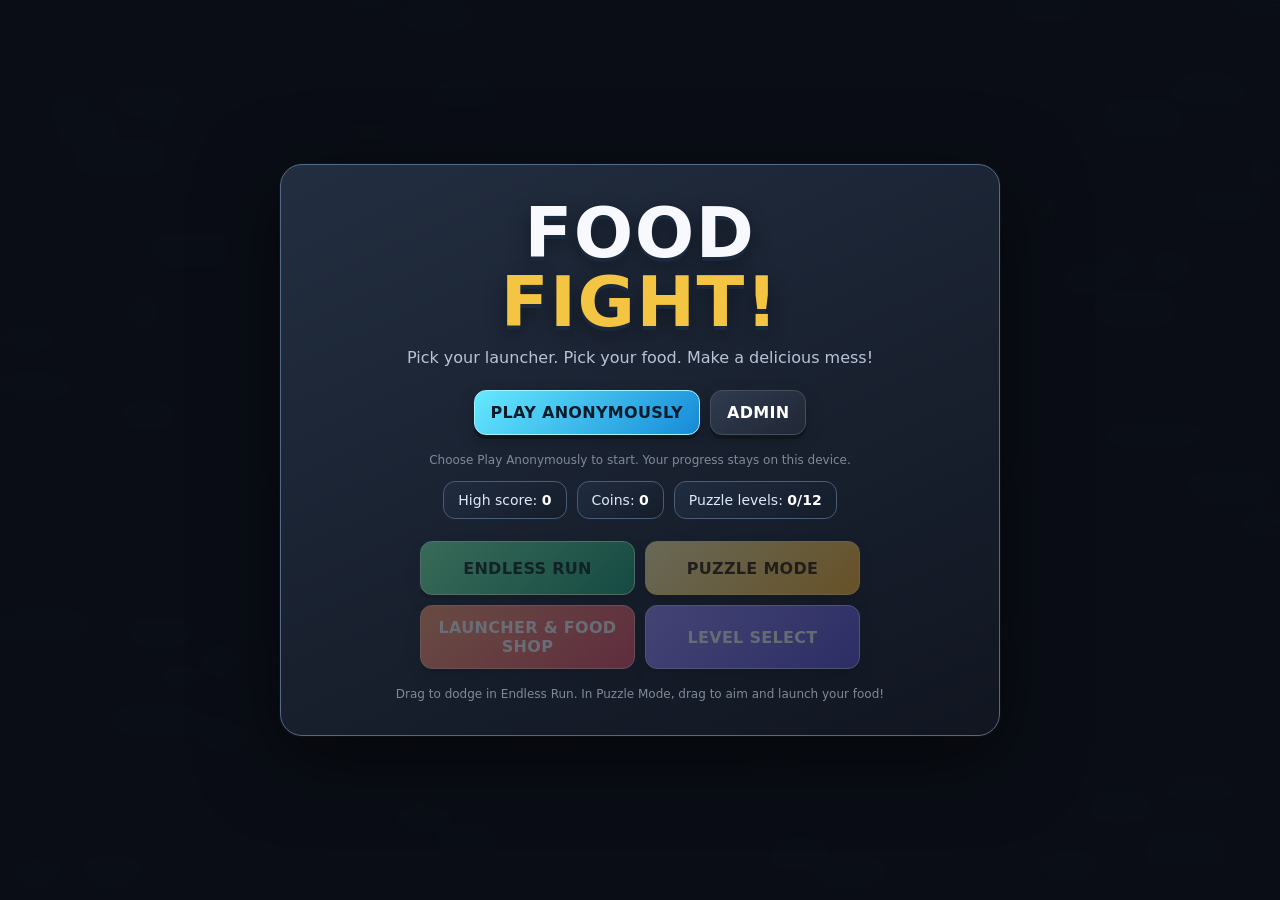
==== index.html @ 9538c896 "Deploy publicly now (6adf357fba45a9e5104e1bfc)" ====
<!DOCTYPE html>
<html lang="en">
<head>
<meta charset="UTF-8">
<meta name="viewport" content="width=device-width,initial-scale=1,maximum-scale=1,user-scalable=no,viewport-fit=cover">
<title>Food Fight — Food Launcher Puzzle Game</title>
<style>
:root{--bg:#111722;--panel:rgba(16,22,32,.96);--line:#414d63;--text:#f7f9ff;--muted:#b8c4d6;--gold:#ffc94a;--blue:#52d8ff;--pink:#ff6cae;--green:#75ed83;--orange:#ff9c52}
*{box-sizing:border-box;margin:0;padding:0;user-select:none;-webkit-user-select:none;-webkit-touch-callout:none}
html,body{width:100%;height:100%;overflow:hidden;background:radial-gradient(ellipse at 12% 8%,#25364b 0,transparent 38%),radial-gradient(ellipse at 88% 90%,#33203b 0,transparent 36%),var(--bg);font-family:system-ui,-apple-system,Segoe UI,Arial,sans-serif;color:var(--text)}
canvas{position:fixed;inset:0;width:100%;height:100%;display:block;touch-action:none}
button{font:inherit;cursor:pointer;touch-action:manipulation;-webkit-tap-highlight-color:transparent;border:1px solid #454e5b;border-radius:12px;background:linear-gradient(145deg,#303b50,#202735);color:#fff;padding:12px 16px;font-weight:800;letter-spacing:.3px;box-shadow:0 4px 0 #10151e,0 7px 18px #0003}
button:active{transform:scale(.98)}button.primary{background:linear-gradient(135deg,#65e9ff,#168bd8);color:#071a2a;border-color:#a4f4ff}button.gold{background:linear-gradient(135deg,#fff0a4,#ffb629);color:#352000;border-color:#ffe17b}button#shopButton{background:linear-gradient(135deg,#ff9b69,#e94d65);border-color:#ffb3a3}button#levelsButton{background:linear-gradient(135deg,#9a8cff,#5c55d9);border-color:#c4bcff}button#endlessButton{background:linear-gradient(135deg,#71f2a1,#159e70);color:#06281c;border-color:#b5ffd0}button:disabled{opacity:.35;cursor:not-allowed}
#hud{position:fixed;z-index:4;top:max(12px,env(safe-area-inset-top));left:14px;right:14px;display:none;align-items:flex-start;justify-content:space-between;gap:10px;pointer-events:none;text-shadow:0 2px 5px #000}
.hudBox{background:rgba(7,9,12,.68);border:1px solid #343b45;border-radius:12px;padding:9px 12px;font-weight:800;backdrop-filter:blur(6px)}#hudRight{display:flex;gap:8px;align-items:center}#homeButton{pointer-events:auto;padding:9px 12px}
#banner{position:fixed;z-index:5;top:74px;left:50%;transform:translateX(-50%);font-size:clamp(13px,2.2vw,20px);font-weight:900;letter-spacing:2px;text-shadow:0 3px 8px #000;opacity:0;pointer-events:none;white-space:nowrap}
.screen{position:fixed;inset:0;z-index:10;display:none;align-items:center;justify-content:center;padding:18px;background:rgba(8,12,20,.82);backdrop-filter:blur(8px);overflow:auto}
.screen.active{display:flex}.panel{width:min(720px,100%);max-height:calc(100dvh - 30px);overflow:auto;background:linear-gradient(155deg,rgba(35,47,66,.98),rgba(17,22,33,.98));border:1px solid #536987;border-radius:22px;padding:clamp(20px,4vw,34px);box-shadow:0 20px 80px #0008,0 0 0 1px #ffffff08;text-align:center}
h1{font-size:clamp(38px,8vw,70px);line-height:.98;letter-spacing:1.5px;margin-bottom:10px;text-shadow:0 4px 0 #1b293c,0 8px 20px #0006}h2{font-size:clamp(25px,5vw,38px);margin-bottom:8px;color:#ffe08a;text-shadow:0 2px 0 #6d4516}h3{font-size:18px}.sub{color:var(--muted);line-height:1.5;margin:8px auto 20px;max-width:560px}.row{display:flex;justify-content:center;align-items:center;gap:10px;flex-wrap:wrap}.stats{display:flex;gap:10px;justify-content:center;flex-wrap:wrap;margin:14px 0 22px}.stat{border:1px solid #4a5c77;background:linear-gradient(145deg,#202c40,#151d2a);padding:10px 14px;border-radius:12px;color:#dce8fa;font-size:14px}.stat strong{color:white}.menuButtons{display:grid;grid-template-columns:repeat(2,minmax(0,1fr));gap:10px;max-width:440px;margin:0 auto}.menuButtons button{min-height:54px}.smallNote{font-size:12px;color:#7f8a98;margin-top:18px}
.gridCards{display:grid;grid-template-columns:repeat(auto-fit,minmax(135px,1fr));gap:10px;margin:18px 0}.itemCard,.levelCard{border:1px solid #465a78;background:linear-gradient(145deg,#202d42,#151d2b);border-radius:14px;padding:14px 10px;display:flex;flex-direction:column;align-items:center;gap:9px;min-height:142px}.itemCard.selected{border-color:var(--gold);box-shadow:inset 0 0 0 1px var(--gold),0 0 18px #ffc94a25;background:linear-gradient(145deg,#3b3540,#20283a)}.swatch{width:78px;height:30px;border-radius:9px;border:1px solid #ffffff55;box-shadow:0 4px 14px #0006}.itemCard p,.levelCard p{font-size:12px;color:var(--muted);min-height:28px}.itemCard button,.levelCard button{padding:8px 10px;font-size:12px;width:100%;margin-top:auto}.levelCard{min-height:124px}.levelCard.locked{opacity:.42}.levelCard:not(.locked) .levelNumber{color:var(--green)}.levelCard:not(.locked) button{background:linear-gradient(135deg,#8cf49b,#29b875);color:#092a1b;border-color:#b6ffc5}.levelNumber{font-size:25px;font-weight:950}.hidden{display:none!important}
#toast{position:fixed;z-index:30;left:50%;bottom:max(22px,env(safe-area-inset-bottom));transform:translate(-50%,20px);opacity:0;pointer-events:none;background:linear-gradient(135deg,#fff0a4,#ffc94a);color:#241900;border-radius:12px;padding:12px 16px;font-weight:850;transition:.2s;max-width:90vw;text-align:center}#toast.show{opacity:1;transform:translate(-50%,0)}
#puzzleFooter{position:fixed;z-index:4;bottom:max(14px,env(safe-area-inset-bottom));left:50%;transform:translateX(-50%);display:none;gap:8px;align-items:center;pointer-events:none;white-space:nowrap}#puzzleFooter .hudBox{font-size:13px}#puzzleFooter button{pointer-events:auto}
@media(max-width:520px){.menuButtons{grid-template-columns:1fr}.panel{padding:20px 16px}.itemCard{min-height:130px}#hud{left:8px;right:8px}#puzzleFooter{bottom:max(8px,env(safe-area-inset-bottom))}}
</style>
</head>
<body>
<canvas id="game"></canvas>
<div id="hud"><div class="hudBox" id="scoreBox">Score: 0</div><div id="hudRight"><div class="hudBox" id="modeBox">ENDLESS RUN</div><button id="homeButton">HOME</button></div></div>
<div id="banner">GET READY</div>
<div id="puzzleFooter"><div class="hudBox" id="shotsBox">Shots: 3</div><div class="hudBox" id="levelBox">LEVEL 1</div><button id="resetLevelButton">RESET</button></div>

<section class="screen active" id="homeScreen"><div class="panel"><h1>FOOD<br><span style="color:#f4c542">FIGHT!</span></h1><p class="sub">Pick your launcher. Pick your food. Make a delicious mess!</p><div class="row" style="margin:12px 0"><button class="primary" id="guestPlayButton">PLAY ANONYMOUSLY</button><button id="adminOpenButton">ADMIN</button></div><p class="smallNote" id="guestStatus" aria-live="polite">Choose Play Anonymously to start. Your progress stays on this device.</p><div class="stats"><div class="stat" id="highScoreText">High score: <strong>0</strong></div><div class="stat" id="coinsText">Coins: <strong>0</strong></div><div class="stat" id="progressText">Puzzle levels: <strong>0/12</strong></div></div><div class="menuButtons"><button class="primary" id="endlessButton" disabled>ENDLESS RUN</button><button class="gold" id="puzzleButton" disabled>PUZZLE MODE</button><button id="shopButton" disabled>LAUNCHER & FOOD SHOP</button><button id="levelsButton" disabled>LEVEL SELECT</button></div><p class="smallNote">Drag to dodge in Endless Run. In Puzzle Mode, drag to aim and launch your food!</p></div></section>

<section class="screen" id="shopScreen"><div class="panel"><h2>FOOD FIGHT SHOP</h2><p class="sub">Mix and match any launcher with any food. Each item has its own look and personality.</p><div class="row"><div class="stat" id="shopCoins">Coins: 0</div><button id="shopBack">BACK</button></div><h3 style="margin-top:18px;text-align:left">Choose your launcher</h3><div class="gridCards" id="rifleCards"></div><h3 style="text-align:left">Choose your food</h3><div class="gridCards" id="bulletCards"></div></div></section>

<section class="screen" id="levelsScreen"><div class="panel"><h2>PUZZLE LEVELS</h2><p class="sub">Clear each mission to unlock the next. Every level has limited shots, ricochets and a new setup.</p><div class="row"><div class="stat" id="levelProgress">Unlocked: 1 / 12</div><button id="levelsBack">BACK</button></div><div class="gridCards" id="levelCards"></div></div></section>

<section class="screen" id="resultScreen"><div class="panel"><h2 id="resultTitle">LEVEL CLEARED</h2><p class="sub" id="resultMessage">Mission complete.</p><div class="stats"><div class="stat" id="resultScore">Score: 0</div><div class="stat" id="resultCoins">Coins earned: 0</div></div><div class="row"><button id="resultHome">HOME</button><button id="retryButton">RETRY</button><button class="primary" id="nextButton">NEXT LEVEL</button></div></div></section>

<section class="screen" id="adminScreen"><div class="panel"><h2>FOOD FIGHT ADMIN</h2><p class="sub">Prototype controls for local testing only.</p><div id="adminLoginArea"><label for="adminPasswordInput" style="display:block;text-align:left;margin:12px 0 6px">Admin password</label><input id="adminPasswordInput" type="password" autocomplete="current-password" placeholder="Enter admin password" style="width:100%;padding:12px;border-radius:10px;border:1px solid #536987;background:#111722;color:#fff"><div class="row" style="margin-top:12px"><button class="primary" id="adminLoginButton">LOG IN</button><button id="adminBackButton">BACK</button></div><p class="smallNote">RGE123 is a temporary prototype password and is visible in the HTML source. Do not use this for a public production admin account.</p></div><div id="adminControls" class="hidden"><div class="stat" id="anonymousModeStatus" style="margin:12px 0">Anonymous play: Enabled</div><div class="row"><button class="gold" id="toggleAnonymousButton">DISABLE ANONYMOUS PLAY</button><button id="adminLogoutButton">LOG OUT</button><button id="adminHomeButton">HOME</button></div><p class="smallNote">This setting applies only to this browser. Production enforcement must be moved to a server-side setting.</p></div></div></section>

<div id="toast"></div>
<script>
(()=>{
'use strict';
const canvas=document.getElementById('game'),ctx=canvas.getContext('2d');
const $=id=>document.getElementById(id);
const screens=['homeScreen','shopScreen','levelsScreen','resultScreen','adminScreen'];
let guestActive=false,adminAuthenticated=false;
const ANON_SETTING_KEY='foodFightAnonymousPlayEnabled';
function anonymousPlayEnabled(){try{return localStorage.getItem(ANON_SETTING_KEY)!=='false'}catch(e){return true}}
function updateGuestControls(){const enabled=anonymousPlayEnabled();const guestBtn=$('guestPlayButton');guestBtn.disabled=!enabled;guestBtn.textContent=enabled?(guestActive?'PLAYING ANONYMOUSLY':'PLAY ANONYMOUSLY'):'ANONYMOUS PLAY DISABLED';['endlessButton','puzzleButton','shopButton','levelsButton'].forEach(id=>$(id).disabled=!guestActive||!enabled);$('guestStatus').textContent=!enabled?'Anonymous play is disabled by the admin. Online account login is not connected in this prototype.':guestActive?'Playing as a guest. Progress is saved only in this browser.':'Choose Play Anonymously to start. Your progress stays on this device.';}
function updateAdminControls(){const logged=adminAuthenticated;$('adminLoginArea').classList.toggle('hidden',logged);$('adminControls').classList.toggle('hidden',!logged);const enabled=anonymousPlayEnabled();$('anonymousModeStatus').textContent='Anonymous play: '+(enabled?'Enabled':'Disabled');$('toggleAnonymousButton').textContent=enabled?'DISABLE ANONYMOUS PLAY':'ENABLE ANONYMOUS PLAY';}
let W=innerWidth,H=innerHeight,dpr=1,raf=0,last=0,state='home',mode='endless',introStart=0,gameStart=0;
let score=0,speed=6,spawnTimer=0,bullet=null,blocks=[],wind=[],trails=[],shots=[],targets=[],crates=[],switches=[],barriers=[],particles=[];
let aiming=false,aimPoint=null,shotCount=0,levelIndex=0,levelCleared=false,coinsEarned=0,toastTimer=0,runCoins=0,runMilestone=0;
const rifleSkins=[
 {id:'burger-cannon',name:'Burger Cannon',cost:0,a:'#e4a342',b:'#7a3f1e',c:'#fff0a8',emoji:'🍔'},
 {id:'frying-pan',name:'Frying Pan Launcher',cost:180,a:'#8c9aa8',b:'#35404a',c:'#e7edf2',emoji:'🍳'},
 {id:'ketchup-blaster',name:'Ketchup Blaster',cost:280,a:'#ff5b4f',b:'#a91f2b',c:'#ffd1c8',emoji:'🍅'},
 {id:'spoon-catapult',name:'Giant Spoon Catapult',cost:420,a:'#b5c6d7',b:'#596a7a',c:'#f3f8ff',emoji:'🥄'},
 {id:'cheese-shooter',name:'Cheese Shooter',cost:650,a:'#ffd84d',b:'#b47b14',c:'#fff1a1',emoji:'🧀'},
 {id:'baguette-bazooka',name:'Baguette Bazooka',cost:900,a:'#e7b46c',b:'#8c512b',c:'#fff0c9',emoji:'🥖'}
];
const bulletSkins=[
 {id:'burger',name:'Cheeseburger',cost:0,a:'#e4a342',b:'#7a3f1e',glow:'#ffc45c',trail:'#ffdc9a',emoji:'🍔'},
 {id:'pizza',name:'Pizza Slice',cost:60,a:'#ffb347',b:'#c84a2f',glow:'#ffb347',trail:'#ffd27b',emoji:'🍕'},
 {id:'meatball',name:'Meatball',cost:100,a:'#b86a42',b:'#71361f',glow:'#e79a62',trail:'#e8b18d',emoji:'🧆'},
 {id:'tomato',name:'Tomato',cost:160,a:'#ff5249',b:'#b62028',glow:'#ff6a5e',trail:'#ffaaa0',emoji:'🍅'},
 {id:'donut',name:'Doughnut',cost:240,a:'#ff9fc7',b:'#c45c8c',glow:'#ff9fc7',trail:'#ffd2e5',emoji:'🍩'},
 {id:'nugget',name:'Chicken Nugget',cost:320,a:'#e8b76d',b:'#a66a2c',glow:'#ffd28a',trail:'#f7d8a3',emoji:'🍗'},
 {id:'watermelon',name:'Watermelon',cost:520,a:'#6bd66e',b:'#21884c',glow:'#7aff9b',trail:'#b1ffc1',emoji:'🍉'},
 {id:'cosmic-pizza',name:'Cosmic Pizza',cost:1000,a:'#b78bff',b:'#6c3cc4',glow:'#d2aaff',trail:'#e6d1ff',emoji:'🌮'}
];
const defaults={highScore:0,coins:0,unlockedR:['burger-cannon'],unlockedB:['burger'],equippedR:'burger-cannon',equippedB:'burger',unlockedLevel:1,clearedLevels:[],puzzleBest:{},endlessMilestone:0};
let save=loadSave();
function loadSave(){try{const x=JSON.parse(localStorage.getItem('bulletDashSave')||'{}');const merged={...defaults,...x};merged.highScore=Number.isFinite(Number(merged.highScore))?Math.max(0,Number(merged.highScore)):0;merged.coins=Number.isFinite(Number(merged.coins))?Math.max(0,Math.floor(Number(merged.coins))):0;merged.unlockedR=Array.isArray(merged.unlockedR)?merged.unlockedR.filter(id=>rifleSkins.some(s=>s.id===id)):['burger-cannon'];merged.unlockedB=Array.isArray(merged.unlockedB)?merged.unlockedB.filter(id=>bulletSkins.some(s=>s.id===id)):['burger'];merged.clearedLevels=Array.isArray(merged.clearedLevels)?merged.clearedLevels.filter(n=>Number.isInteger(n)&&n>=1&&n<=12):[];merged.puzzleBest=merged.puzzleBest&&typeof merged.puzzleBest==='object'?merged.puzzleBest:{};if(!merged.unlockedR.includes('burger-cannon'))merged.unlockedR.push('burger-cannon');if(!merged.unlockedB.includes('burger'))merged.unlockedB.push('burger');if(!merged.unlockedR.includes(merged.equippedR))merged.equippedR='burger-cannon';if(!merged.unlockedB.includes(merged.equippedB))merged.equippedB='burger';merged.endlessMilestone=Number.isFinite(Number(merged.endlessMilestone))?Math.max(0,Math.floor(Number(merged.endlessMilestone))):0;merged.unlockedLevel=Math.max(1,Math.min(12,Math.floor(Number(merged.unlockedLevel)||1)));return merged}catch(e){return {...defaults,unlockedR:['burger-cannon'],unlockedB:['burger'],clearedLevels:[],puzzleBest:{}}}}
function persist(){try{localStorage.setItem('bulletDashSave',JSON.stringify(save))}catch(e){}}
function currentRifle(){return rifleSkins.find(x=>x.id===save.equippedR)||rifleSkins[0]}
function currentBullet(){return bulletSkins.find(x=>x.id===save.equippedB)||bulletSkins[0]}
function resize(){W=innerWidth;H=innerHeight;dpr=Math.min(devicePixelRatio||1,2);canvas.width=Math.floor(W*dpr);canvas.height=Math.floor(H*dpr);canvas.style.width=W+'px';canvas.style.height=H+'px';ctx.setTransform(dpr,0,0,dpr,0,0);if(bullet&&mode==='puzzle'&&state==='puzzle')bullet.y=Math.min(H-80,Math.max(80,bullet.y));}
addEventListener('resize',resize);resize();
function showScreen(id){screens.forEach(s=>$(s).classList.toggle('active',s===id));}
function toast(msg){const t=$('toast');t.textContent=msg;t.classList.add('show');clearTimeout(toastTimer);toastTimer=setTimeout(()=>t.classList.remove('show'),1800)}
function updateHome(){ $('highScoreText').innerHTML='High score: <strong>'+Math.floor(save.highScore)+'</strong>';$('coinsText').innerHTML='Coins: <strong>'+save.coins+'</strong>';$('progressText').innerHTML='Puzzle levels: <strong>'+save.clearedLevels.length+'/12</strong>'; }
function updateHud(){ $('hud').style.display=['intro','playing','puzzle'].includes(state)?'flex':'none';$('puzzleFooter').style.display=state==='puzzle'?'flex':'none';$('modeBox').textContent=mode==='puzzle'?'PUZZLE MODE':'ENDLESS RUN';$('scoreBox').textContent=mode==='puzzle'?'LEVEL '+(levelIndex+1)+' • '+(targets.filter(t=>t.alive).length)+' TARGETS':'Score: '+Math.floor(score);$('shotsBox').textContent='Shots: '+Math.max(0,shotCount);$('levelBox').textContent='LEVEL '+(levelIndex+1);}
function clearWorld(){blocks=[];trails=[];shots=[];targets=[];crates=[];switches=[];barriers=[];particles=[];aiming=false;aimPoint=null;}
function startEndless(){mode='endless';state='intro';introStart=performance.now();gameStart=performance.now();score=0;speed=6;spawnTimer=30;clearWorld();createBullet(true);showScreen('homeScreen');$('homeScreen').classList.remove('active');$('banner').style.opacity=1;$('banner').textContent='READY...';updateHud();cancelAnimationFrame(raf);raf=requestAnimationFrame(introLoop)}
function createBullet(reset=false){const y=H*.5;bullet={x:reset?100:90,y,targetX:100,targetY:y,width:58,height:16,rotation:0,vx:0,vy:0,alive:true};}
function drawBackground(dt=0){ctx.fillStyle='#171b20';ctx.fillRect(0,0,W,H);ctx.strokeStyle='rgba(255,255,255,.035)';ctx.lineWidth=1;for(let x=0;x<W;x+=48){ctx.beginPath();ctx.moveTo(x,0);ctx.lineTo(x,H);ctx.stroke()}for(let y=0;y<H;y+=48){ctx.beginPath();ctx.moveTo(0,y);ctx.lineTo(W,y);ctx.stroke()}for(const p of wind){p.x-=p.speed*dt;if(p.x+p.len<0){p.x=W+Math.random()*80;p.y=Math.random()*H}ctx.strokeStyle='rgba(225,232,240,'+p.alpha+')';ctx.beginPath();ctx.moveTo(p.x,p.y);ctx.lineTo(p.x+p.len,p.y);ctx.stroke()}}
for(let i=0;i<90;i++)wind.push({x:Math.random()*W,y:Math.random()*H,len:15+Math.random()*65,speed:2+Math.random()*8,alpha:.08+Math.random()*.22});
function drawLauncher(x,y,firing=false,pistol=false){const s=currentRifle();ctx.save();ctx.translate(x,y);ctx.font=(pistol?'30px':'52px')+' system-ui, Apple Color Emoji, Segoe UI Emoji';ctx.textAlign='center';ctx.textBaseline='middle';ctx.shadowColor=s.a;ctx.shadowBlur=8;ctx.fillText(s.emoji||'🍔',pistol?0:12,0);if(firing){ctx.font='25px system-ui, Apple Color Emoji, Segoe UI Emoji';ctx.fillText(currentBullet().emoji||'🍔',pistol?39:65,-8)}ctx.restore()}
function introLoop(t){if(state!=='intro')return;const elapsed=t-introStart;ctx.clearRect(0,0,W,H);drawBackground(1);let p=Math.min(elapsed/700,1);p=1-Math.pow(1-p,3);const x=-230+p*310;drawLauncher(x,H*.5,false,false);if(elapsed>650)$('banner').textContent='GET READY';if(elapsed>1150){$('banner').textContent='GO!';drawLauncher(x,H*.5,true,false);ctx.fillStyle='rgba(255,235,170,.18)';ctx.fillRect(0,0,W,H);bullet.x=x+120;if(elapsed>1300){bullet.x+=12;drawBullet();createTrail() }if(elapsed>1850){$('banner').style.opacity=0;startEndlessLoop();return}}drawTrails(1);raf=requestAnimationFrame(introLoop)}
function startEndlessLoop(){state='playing';mode='endless';clearWorld();createBullet(true);score=0;speed=6;spawnTimer=30;last=performance.now();runCoins=0;runMilestone=0;updateHud();raf=requestAnimationFrame(endlessLoop)}
function createTrail(){const c=currentBullet();trails.push({x:bullet.x-22,y:bullet.y,life:1,len:22+Math.random()*45,color:c.trail})}
function drawTrails(dt){for(let i=trails.length-1;i>=0;i--){const t=trails[i];t.life-=.035*dt;ctx.strokeStyle=t.color;ctx.globalAlpha=Math.max(0,t.life)*.8;ctx.lineWidth=3;ctx.beginPath();ctx.moveTo(t.x,t.y);ctx.lineTo(t.x-t.len*t.life,t.y);ctx.stroke();ctx.globalAlpha=1;if(t.life<=0)trails.splice(i,1)}}
function drawBullet(){if(!bullet)return;const s=currentBullet();ctx.save();ctx.translate(bullet.x,bullet.y);ctx.rotate(bullet.rotation||0);ctx.shadowColor=s.glow;ctx.shadowBlur=14;ctx.font='34px system-ui, Apple Color Emoji, Segoe UI Emoji';ctx.textAlign='center';ctx.textBaseline='middle';ctx.fillText(s.emoji||'🍔',0,0);ctx.restore()}
function createBlock(){const size=42+Math.random()*64;blocks.push({x:W+size,y:24+Math.random()*Math.max(1,H-size-48),width:size,height:size})}
function drawBlock(b){ctx.fillStyle='#777d82';ctx.fillRect(b.x,b.y,b.width,b.height);ctx.strokeStyle='#b4b9bd';ctx.lineWidth=3;ctx.strokeRect(b.x+2,b.y+2,b.width-4,b.height-4);ctx.strokeStyle='#444a50';ctx.lineWidth=2;ctx.beginPath();ctx.moveTo(b.x+b.width*.2,b.y+b.height*.1);ctx.lineTo(b.x+b.width*.42,b.y+b.height*.36);ctx.lineTo(b.x+b.width*.25,b.y+b.height*.65);ctx.stroke();ctx.beginPath();ctx.moveTo(b.x+b.width*.72,b.y+b.height*.16);ctx.lineTo(b.x+b.width*.56,b.y+b.height*.5);ctx.lineTo(b.x+b.width*.8,b.y+b.height*.82);ctx.stroke()}
function collision(a,b){return a.x-a.width/2<b.x+b.width&&a.x+a.width/2>b.x&&a.y-a.height/2<b.y+b.height&&a.y+a.height/2>b.y}
function endlessLoop(t){if(state!=='playing'||mode!=='endless')return;const dt=Math.min((t-last)/16.67,2);last=t;ctx.clearRect(0,0,W,H);drawBackground(dt);bullet.x+=(bullet.targetX-bullet.x)*.18;bullet.y+=(bullet.targetY-bullet.y)*.18;bullet.rotation=Math.max(-.12,Math.min(.12,(bullet.targetY-bullet.y)*.003));if(Math.random()<.75)createTrail();drawTrails(dt);spawnTimer-=dt;if(spawnTimer<=0){createBlock();spawnTimer=Math.max(22,62-score/9)}for(let i=blocks.length-1;i>=0;i--){const b=blocks[i];b.x-=speed*dt;drawBlock(b);if(collision(bullet,b)){endlessOver();return}if(b.x+b.width<0){blocks.splice(i,1);score+=10}}speed=Math.min(13,speed+.0015*dt);score+=.04*dt;const milestone=Math.floor(score/100);if(milestone>runMilestone){const gained=(milestone-runMilestone)*10;runCoins+=gained;runMilestone=milestone;toast('+'+gained+' food coins!');}$('scoreBox').textContent='Score: '+Math.floor(score);drawBullet();raf=requestAnimationFrame(endlessLoop)}
function endlessOver(){state='endgame';const final=Math.floor(score);if(final>save.highScore)save.highScore=final;const earned=runCoins;save.coins+=earned;persist();updateHome();$('resultTitle').textContent='CRASH!';$('resultMessage').textContent='You scored '+final+' and earned '+earned+' coins from 100-point milestones. Reach new milestones to earn more!';$('resultScore').textContent='Score: '+final;$('resultCoins').textContent='Coins earned: '+earned;$('nextButton').classList.add('hidden');$('retryButton').textContent='PLAY AGAIN';$('resultHome').textContent='HOME';$('resultScreen').classList.add('active');$('hud').style.display='none';$('puzzleFooter').style.display='none';cancelAnimationFrame(raf)}

// Puzzle levels use normalised positions so they work on phones and tablets.
const levelTemplates=[
 {name:'First Contact',shots:3,targets:[['agent',.78,.40]],crates:[],switches:[],barriers:[],walls:true},
 {name:'Two for One',shots:2,targets:[['agent',.65,.34],['robot',.80,.62]],crates:[],switches:[],barriers:[],walls:true},
 {name:'Crate Trouble',shots:3,targets:[['agent',.82,.5]],crates:[[.48,.45,.08,.16]],switches:[],barriers:[],walls:true},
 {name:'Bank Shot',shots:2,targets:[['robot',.76,.48]],crates:[[.63,.30,.06,.15]],switches:[],barriers:[],walls:true},
 {name:'Switch It',shots:3,targets:[['agent',.83,.48]],crates:[],switches:[[.57,.72]],barriers:[[.69,.34,.035,.34]],walls:true},
 {name:'Three Targets',shots:3,targets:[['agent',.68,.32],['robot',.80,.50],['agent',.68,.70]],crates:[],switches:[],barriers:[],walls:true},
 {name:'Fortified',shots:4,targets:[['robot',.83,.47],['agent',.83,.65]],crates:[[.55,.32,.08,.16],[.55,.58,.08,.16]],switches:[],barriers:[],walls:true},
 {name:'Gatekeeper',shots:3,targets:[['robot',.84,.5]],crates:[],switches:[[.52,.76]],barriers:[[.68,.20,.035,.46]],walls:true},
 {name:'Chain Reaction',shots:3,targets:[['agent',.77,.34],['robot',.84,.62]],crates:[[.60,.46,.075,.13]],switches:[[.48,.73]],barriers:[[.69,.18,.03,.22]],walls:true},
 {name:'Heavy Metal',shots:4,targets:[['boss',.82,.5]],crates:[[.62,.28,.07,.14],[.62,.58,.07,.14]],switches:[],barriers:[],walls:true},
 {name:'Final Security',shots:4,targets:[['robot',.78,.32],['boss',.86,.52],['agent',.78,.72]],crates:[[.62,.40,.06,.18]],switches:[[.49,.78]],barriers:[[.70,.15,.03,.28]],walls:true},
 {name:'Food Fight Finale',shots:7,targets:[['boss',.82,.36],['boss',.84,.65]],crates:[[.58,.27,.07,.14],[.58,.58,.07,.14]],switches:[[.46,.78]],barriers:[[.70,.14,.03,.26],[.70,.60,.03,.26]],walls:true}
];
function puzzleStart(index){levelIndex=index;mode='puzzle';state='puzzle';levelCleared=false;shotCount=levelTemplates[index].shots;score=0;coinsEarned=0;clearWorld();const L=levelTemplates[index];const groundTop=74,groundBottom=H-68;bullet={x:Math.min(110,W*.15),y:H*.52,targetX:Math.min(110,W*.15),targetY:H*.52,width:18,height:12,rotation:0,alive:true};L.targets.forEach((t,i)=>targets.push({type:t[0],x:t[1]*W,y:groundTop+t[2]*(groundBottom-groundTop),r:t[0]==='boss'?22:15,hp:t[0]==='boss'?3:1,alive:true,id:i}));L.crates.forEach(c=>crates.push({x:c[0]*W,y:groundTop+c[1]*(groundBottom-groundTop),w:Math.max(28,c[2]*W),h:Math.max(35,c[3]*H),alive:true}));L.switches.forEach((s,i)=>switches.push({x:s[0]*W,y:groundTop+s[1]*(groundBottom-groundTop),r:12,active:false,id:i}));L.barriers.forEach(b=>barriers.push({x:b[0]*W,y:groundTop+b[1]*(groundBottom-groundTop),w:Math.max(10,b[2]*W),h:b[3]*H,active:true}));$('banner').style.opacity=1;$('banner').textContent='DRAG TO AIM • RELEASE TO FIRE';setTimeout(()=>{if(state==='puzzle')$('banner').style.opacity=0},2200);$('nextButton').classList.remove('hidden');$('retryButton').textContent='RETRY LEVEL';updateHud();showScreen('homeScreen');$('homeScreen').classList.remove('active');$('hud').style.display='flex';$('puzzleFooter').style.display='flex';last=performance.now();cancelAnimationFrame(raf);raf=requestAnimationFrame(puzzleLoop)}
function drawTarget(t){if(!t.alive)return;ctx.save();ctx.translate(t.x,t.y);ctx.shadowColor=t.type==='boss'?'#ff3d4f':t.type==='robot'?'#71d5ff':'#ffb35c';ctx.shadowBlur=10;const scale=t.type==='boss'?1.35:1;ctx.scale(scale,scale);if(t.type==='robot'){ctx.fillStyle='#5b788a';ctx.fillRect(-13,-13,26,26);ctx.fillStyle='#b8f2ff';ctx.fillRect(-8,-4,5,5);ctx.fillRect(3,-4,5,5);ctx.fillStyle='#293640';ctx.fillRect(-7,6,14,3);ctx.strokeStyle='#a3d9e8';ctx.lineWidth=2;ctx.strokeRect(-16,-16,32,32)}else{ctx.fillStyle=t.type==='boss'?'#842c39':'#9b6037';ctx.beginPath();ctx.arc(0,-5,11,0,Math.PI*2);ctx.fill();ctx.fillStyle=t.type==='boss'?'#d44754':'#d99a64';ctx.fillRect(-12,6,24,19);ctx.fillStyle='#14171b';ctx.fillRect(-7,-7,4,3);ctx.fillRect(3,-7,4,3);ctx.fillStyle='#252a31';ctx.fillRect(-17,9,5,13);ctx.fillRect(12,9,5,13);if(t.type==='boss'){ctx.strokeStyle='#ff7e88';ctx.lineWidth=3;ctx.beginPath();ctx.arc(0,-5,17,0,Math.PI*2);ctx.stroke();ctx.fillStyle='#fff';ctx.font='bold 11px Arial';ctx.textAlign='center';ctx.fillText(''+t.hp,0,3)}}ctx.restore()}
function drawCrate(c){if(!c.alive)return;ctx.fillStyle='#94602e';ctx.fillRect(c.x,c.y,c.w,c.h);ctx.strokeStyle='#d7a15c';ctx.lineWidth=3;ctx.strokeRect(c.x+2,c.y+2,c.w-4,c.h-4);ctx.beginPath();ctx.moveTo(c.x+4,c.y+4);ctx.lineTo(c.x+c.w-4,c.y+c.h-4);ctx.moveTo(c.x+c.w-4,c.y+4);ctx.lineTo(c.x+4,c.y+c.h-4);ctx.stroke()}
function drawSwitch(s){ctx.save();ctx.translate(s.x,s.y);ctx.shadowColor=s.active?'#62ffab':'#ffcb62';ctx.shadowBlur=12;ctx.fillStyle=s.active?'#42e88b':'#d99b35';ctx.beginPath();ctx.arc(0,0,s.r,0,Math.PI*2);ctx.fill();ctx.strokeStyle='#fff2bf';ctx.lineWidth=3;ctx.stroke();ctx.fillStyle='#252a31';ctx.fillRect(-3,-7,6,14);ctx.restore()}
function drawBarrier(b){if(!b.active)return;ctx.fillStyle='#5e2029';ctx.fillRect(b.x,b.y,b.w,b.h);ctx.strokeStyle='#ff5968';ctx.lineWidth=2;ctx.strokeRect(b.x,b.y,b.w,b.h);for(let y=b.y+5;y<b.y+b.h;y+=16){ctx.strokeStyle='#ff9ca5';ctx.beginPath();ctx.moveTo(b.x,y);ctx.lineTo(b.x+b.w,y+8);ctx.stroke()}}
function drawAim(){if(!aimPoint||state!=='puzzle')return;const dx=aimPoint.x-bullet.x,dy=aimPoint.y-bullet.y,len=Math.hypot(dx,dy)||1;ctx.save();ctx.setLineDash([7,7]);ctx.strokeStyle=currentBullet().glow;ctx.globalAlpha=.8;ctx.lineWidth=2;ctx.beginPath();ctx.moveTo(bullet.x,bullet.y);ctx.lineTo(bullet.x+dx/len*Math.min(210,len),bullet.y+dy/len*Math.min(210,len));ctx.stroke();ctx.setLineDash([]);ctx.fillStyle='#fff';ctx.beginPath();ctx.arc(aimPoint.x,aimPoint.y,5,0,Math.PI*2);ctx.fill();ctx.restore()}
function puzzleLoop(t){if(state!=='puzzle')return;const dt=Math.min((t-last)/16.67,2);last=t;ctx.clearRect(0,0,W,H);drawBackground(dt*.3);ctx.fillStyle='#252b32';ctx.fillRect(0,0,W,44);ctx.fillRect(0,H-38,W,38);ctx.strokeStyle='#4b5662';ctx.lineWidth=2;ctx.beginPath();ctx.moveTo(0,44);ctx.lineTo(W,44);ctx.moveTo(0,H-38);ctx.lineTo(W,H-38);ctx.stroke();barriers.forEach(drawBarrier);crates.forEach(drawCrate);switches.forEach(drawSwitch);targets.forEach(drawTarget);drawTrails(dt);for(let i=shots.length-1;i>=0;i--){const b=shots[i];if(!b.alive){shots.splice(i,1);continue}let steps=Math.max(1,Math.ceil(Math.hypot(b.vx,b.vy)*dt/5));for(let k=0;k<steps;k++){b.x+=b.vx*dt/steps;b.y+=b.vy*dt/steps;b.life--;if(b.x<8||b.x>W-8){b.vx*=-1;b.x=Math.max(8,Math.min(W-8,b.x));b.bounces++;}if(b.y<45||b.y>H-40){b.vy*=-1;b.y=Math.max(45,Math.min(H-40,b.y));b.bounces++;}let hit=false;for(const c of crates){if(c.alive&&b.x>c.x-5&&b.x<c.x+c.w+5&&b.y>c.y-5&&b.y<c.y+c.h+5){c.alive=false;hit=true;spawnBurst(b.x,b.y,'#d8a15a');break}}if(!hit){for(const sw of switches){if(!sw.active&&Math.hypot(b.x-sw.x,b.y-sw.y)<sw.r+5){sw.active=true;barriers.forEach(q=>q.active=false);spawnBurst(sw.x,sw.y,'#62ffab');hit=true;break}}}if(!hit){for(const bar of barriers){if(bar.active&&b.x>bar.x-4&&b.x<bar.x+bar.w+4&&b.y>bar.y-4&&b.y<bar.y+bar.h+4){b.vx*=-1;b.x+=b.vx*3;b.bounces++;hit=true;break}}}if(!hit){for(const tar of targets){if(tar.alive&&!b.hitTargets.has(tar.id)&&Math.hypot(b.x-tar.x,b.y-tar.y)<tar.r+5){b.hitTargets.add(tar.id);tar.hp--;if(tar.hp<=0){tar.alive=false;score+=100;spawnBurst(tar.x,tar.y,tar.type==='robot'?'#71d5ff':'#ff9d69')}else{score+=25;spawnBurst(tar.x,tar.y,'#ff5968')}hit=true;break}}}if(b.bounces>=5||b.life<=0||hit&&b.vx===0&&b.vy===0){b.alive=false;break}}ctx.save();ctx.translate(b.x,b.y);ctx.rotate(Math.atan2(b.vy,b.vx));drawProjectileAt(0,0);ctx.restore();if(b.x<-20||b.x>W+20||b.y<-20||b.y>H+20||b.life<=0)b.alive=false}particles.forEach((p,i)=>{p.x+=p.vx*dt;p.y+=p.vy*dt;p.life-=.03*dt;ctx.globalAlpha=Math.max(0,p.life);ctx.fillStyle=p.color;ctx.fillRect(p.x,p.y,3,3);ctx.globalAlpha=1;if(p.life<=0)particles.splice(i,1)});drawLauncher(bullet.x-24,bullet.y,false,true);if(aiming)drawAim();if(!targets.some(x=>x.alive)&&!levelCleared){levelCleared=true;finishPuzzle(true)}else if(shotCount<=0&&!shots.length&&!levelCleared){finishPuzzle(false)}updateHud();raf=requestAnimationFrame(puzzleLoop)}
function drawProjectileAt(x,y){const food=currentBullet();ctx.save();ctx.shadowColor=food.glow;ctx.shadowBlur=14;ctx.font='30px system-ui, Apple Color Emoji, Segoe UI Emoji';ctx.textAlign='center';ctx.textBaseline='middle';ctx.fillText(food.emoji||'🍔',x,y);ctx.restore()}
function spawnBurst(x,y,color){for(let i=0;i<12;i++){const a=Math.random()*Math.PI*2,v=1+Math.random()*4;particles.push({x,y,vx:Math.cos(a)*v,vy:Math.sin(a)*v,life:1,color})}}
function finishPuzzle(won){if(state!=='puzzle')return;state='puzzleresult';cancelAnimationFrame(raf);$('hud').style.display='none';$('puzzleFooter').style.display='none';$('resultTitle').textContent=won?'LEVEL CLEARED':'OUT OF SHOTS';if(won){const first=!save.clearedLevels.includes(levelIndex+1);if(first){save.clearedLevels.push(levelIndex+1);save.coins+=10;coinsEarned=10}else coinsEarned=0;save.unlockedLevel=Math.max(save.unlockedLevel,Math.min(levelTemplates.length,levelIndex+2));save.puzzleBest[levelIndex+1]=Math.max(save.puzzleBest[levelIndex+1]||0,score);persist();$('resultMessage').textContent='Mission complete. '+(first?'10 coins earned and new level unlocked!':'Already cleared — no repeat coin reward.');$('nextButton').classList.toggle('hidden',levelIndex>=levelTemplates.length-1);$('nextButton').textContent='NEXT LEVEL'}else{$('resultMessage').textContent='The targets are still standing. Reset the level and try a different angle.';$('nextButton').classList.add('hidden');coinsEarned=0}$('resultScore').textContent='Score: '+score;$('resultCoins').textContent='Coins earned: '+coinsEarned;updateHome();$('resultScreen').classList.add('active');}
function firePuzzle(x,y){if(state!=='puzzle'||shotCount<=0)return;const dx=x-bullet.x,dy=y-bullet.y,len=Math.hypot(dx,dy);if(len<15){toast('Drag farther to aim');return}const v=8.5;shotCount--;shots.push({x:bullet.x+Math.cos(Math.atan2(dy,dx))*20,y:bullet.y+Math.sin(Math.atan2(dy,dx))*20,vx:dx/len*v,vy:dy/len*v,life:260,bounces:0,hitTargets:new Set(),alive:true});$('banner').style.opacity=0;updateHud()}
function drawShop(){ $('shopCoins').textContent='Coins: '+save.coins;const r=$('rifleCards');r.innerHTML='';rifleSkins.forEach(s=>{const owned=save.unlockedR.includes(s.id),selected=save.equippedR===s.id;const el=document.createElement('div');el.className='itemCard'+(selected?' selected':'');el.innerHTML='<div style="font-size:42px">'+s.emoji+'</div><strong>'+s.name+'</strong><p>'+(selected?'Equipped launcher':owned?'Unlocked':'Cost: '+s.cost+' coins')+'</p><button '+(selected?'disabled':'')+'>'+(selected?'EQUIPPED':owned?'EQUIP':'BUY')+'</button>';el.querySelector('button').addEventListener('click',()=>{if(owned){save.equippedR=s.id;persist();drawShop();toast(s.name+' equipped')}else if(save.coins>=s.cost){save.coins-=s.cost;save.unlockedR.push(s.id);save.equippedR=s.id;persist();drawShop();updateHome();toast(s.name+' unlocked')}else toast('You need '+(s.cost-save.coins)+' more coins')});r.appendChild(el)});const b=$('bulletCards');b.innerHTML='';bulletSkins.forEach(s=>{const owned=save.unlockedB.includes(s.id),selected=save.equippedB===s.id;const el=document.createElement('div');el.className='itemCard'+(selected?' selected':'');el.innerHTML='<div style="font-size:42px">'+s.emoji+'</div><strong>'+s.name+'</strong><p>'+(selected?'Equipped food':owned?'Unlocked':'Cost: '+s.cost+' coins')+'</p><button '+(selected?'disabled':'')+'>'+(selected?'EQUIPPED':owned?'EQUIP':'BUY')+'</button>';el.querySelector('button').addEventListener('click',()=>{if(owned){save.equippedB=s.id;persist();drawShop();toast(s.name+' equipped')}else if(save.coins>=s.cost){save.coins-=s.cost;save.unlockedB.push(s.id);save.equippedB=s.id;persist();drawShop();updateHome();toast(s.name+' unlocked')}else toast('You need '+(s.cost-save.coins)+' more coins')});b.appendChild(el)})}
function drawLevels(){const holder=$('levelCards');holder.innerHTML='';$('levelProgress').textContent='Unlocked: '+save.unlockedLevel+' / '+levelTemplates.length;levelTemplates.forEach((l,i)=>{const n=i+1,unlocked=n<=save.unlockedLevel,cleared=save.clearedLevels.includes(n);const el=document.createElement('div');el.className='levelCard'+(!unlocked?' locked':'');el.innerHTML='<div class="levelNumber">'+(cleared?'✓':unlocked?n:'🔒')+'</div><strong>'+l.name+'</strong><p>'+l.shots+' shots'+(cleared?' • Cleared':'')+'</p><button '+(!unlocked?'disabled':'')+'>'+(cleared?'PLAY AGAIN':unlocked?'PLAY':'LOCKED')+'</button>';el.querySelector('button').addEventListener('click',()=>{if(unlocked){showScreen('homeScreen');puzzleStart(i)}});holder.appendChild(el)})}
function goHome(){cancelAnimationFrame(raf);state='home';$('banner').style.opacity=0;$('hud').style.display='none';$('puzzleFooter').style.display='none';showScreen('homeScreen');updateHome();ctx.clearRect(0,0,W,H);drawBackground(0)}
function pointerPos(e){const r=canvas.getBoundingClientRect();return{x:e.clientX-r.left,y:e.clientY-r.top}}
canvas.addEventListener('pointerdown',e=>{if(state==='playing'&&mode==='endless'){const p=pointerPos(e);bullet.targetX=Math.max(40,Math.min(W-40,p.x));bullet.targetY=Math.max(35,Math.min(H-35,p.y));return}if(state==='puzzle'){e.preventDefault();canvas.setPointerCapture?.(e.pointerId);aiming=true;aimPoint=pointerPos(e)}});
canvas.addEventListener('pointermove',e=>{if(state==='playing'&&mode==='endless'){const p=pointerPos(e);bullet.targetX=Math.max(40,Math.min(W-40,p.x));bullet.targetY=Math.max(35,Math.min(H-35,p.y))}else if(state==='puzzle'&&aiming){aimPoint=pointerPos(e)}});
canvas.addEventListener('pointerup',e=>{if(state==='puzzle'&&aiming){aimPoint=pointerPos(e);aiming=false;firePuzzle(aimPoint.x,aimPoint.y);aimPoint=null}});canvas.addEventListener('pointercancel',()=>{aiming=false;aimPoint=null});
$('guestPlayButton').addEventListener('click',()=>{if(!anonymousPlayEnabled()){toast('Anonymous play is disabled');updateGuestControls();return}guestActive=true;updateGuestControls();toast('Playing as a guest — progress stays on this device')});
$('adminOpenButton').addEventListener('click',()=>{adminAuthenticated=false;$('adminPasswordInput').value='';updateAdminControls();showScreen('adminScreen')});
$('adminBackButton').addEventListener('click',()=>showScreen('homeScreen'));
$('adminLoginButton').addEventListener('click',()=>{if($('adminPasswordInput').value==='RGE123'){adminAuthenticated=true;$('adminPasswordInput').value='';updateAdminControls();toast('Admin prototype unlocked')}else toast('Incorrect admin password')});
$('adminPasswordInput').addEventListener('keydown',e=>{if(e.key==='Enter')$('adminLoginButton').click()});
$('toggleAnonymousButton').addEventListener('click',()=>{if(!adminAuthenticated)return;const next=!anonymousPlayEnabled();try{localStorage.setItem(ANON_SETTING_KEY,String(next))}catch(e){}if(!next)guestActive=false;updateAdminControls();updateGuestControls();toast('Anonymous play '+(next?'enabled':'disabled'))});
$('adminLogoutButton').addEventListener('click',()=>{adminAuthenticated=false;updateAdminControls();showScreen('homeScreen')});
$('adminHomeButton').addEventListener('click',()=>showScreen('homeScreen'));
$('endlessButton').addEventListener('click',()=>{if(!guestActive||!anonymousPlayEnabled()){toast('Choose anonymous play first');return}startEndless()});$('puzzleButton').addEventListener('click',()=>{if(!guestActive||!anonymousPlayEnabled()){toast('Choose anonymous play first');return}drawLevels();showScreen('levelsScreen')});$('levelsButton').addEventListener('click',()=>{if(!guestActive||!anonymousPlayEnabled()){toast('Choose anonymous play first');return}drawLevels();showScreen('levelsScreen')});$('shopButton').addEventListener('click',()=>{if(!guestActive||!anonymousPlayEnabled()){toast('Choose anonymous play first');return}drawShop();showScreen('shopScreen')});$('shopBack').addEventListener('click',()=>{updateHome();showScreen('homeScreen')});$('levelsBack').addEventListener('click',()=>showScreen('homeScreen'));$('homeButton').addEventListener('click',goHome);$('resetLevelButton').addEventListener('click',()=>puzzleStart(levelIndex));$('resultHome').addEventListener('click',goHome);$('retryButton').addEventListener('click',()=>{if(mode==='puzzle')puzzleStart(levelIndex);else startEndless()});$('nextButton').addEventListener('click',()=>{if(levelIndex<levelTemplates.length-1)puzzleStart(levelIndex+1)});
updateHome();updateGuestControls();updateAdminControls();showScreen('homeScreen');drawBackground(0);
})();
</script>
</body>
</html>
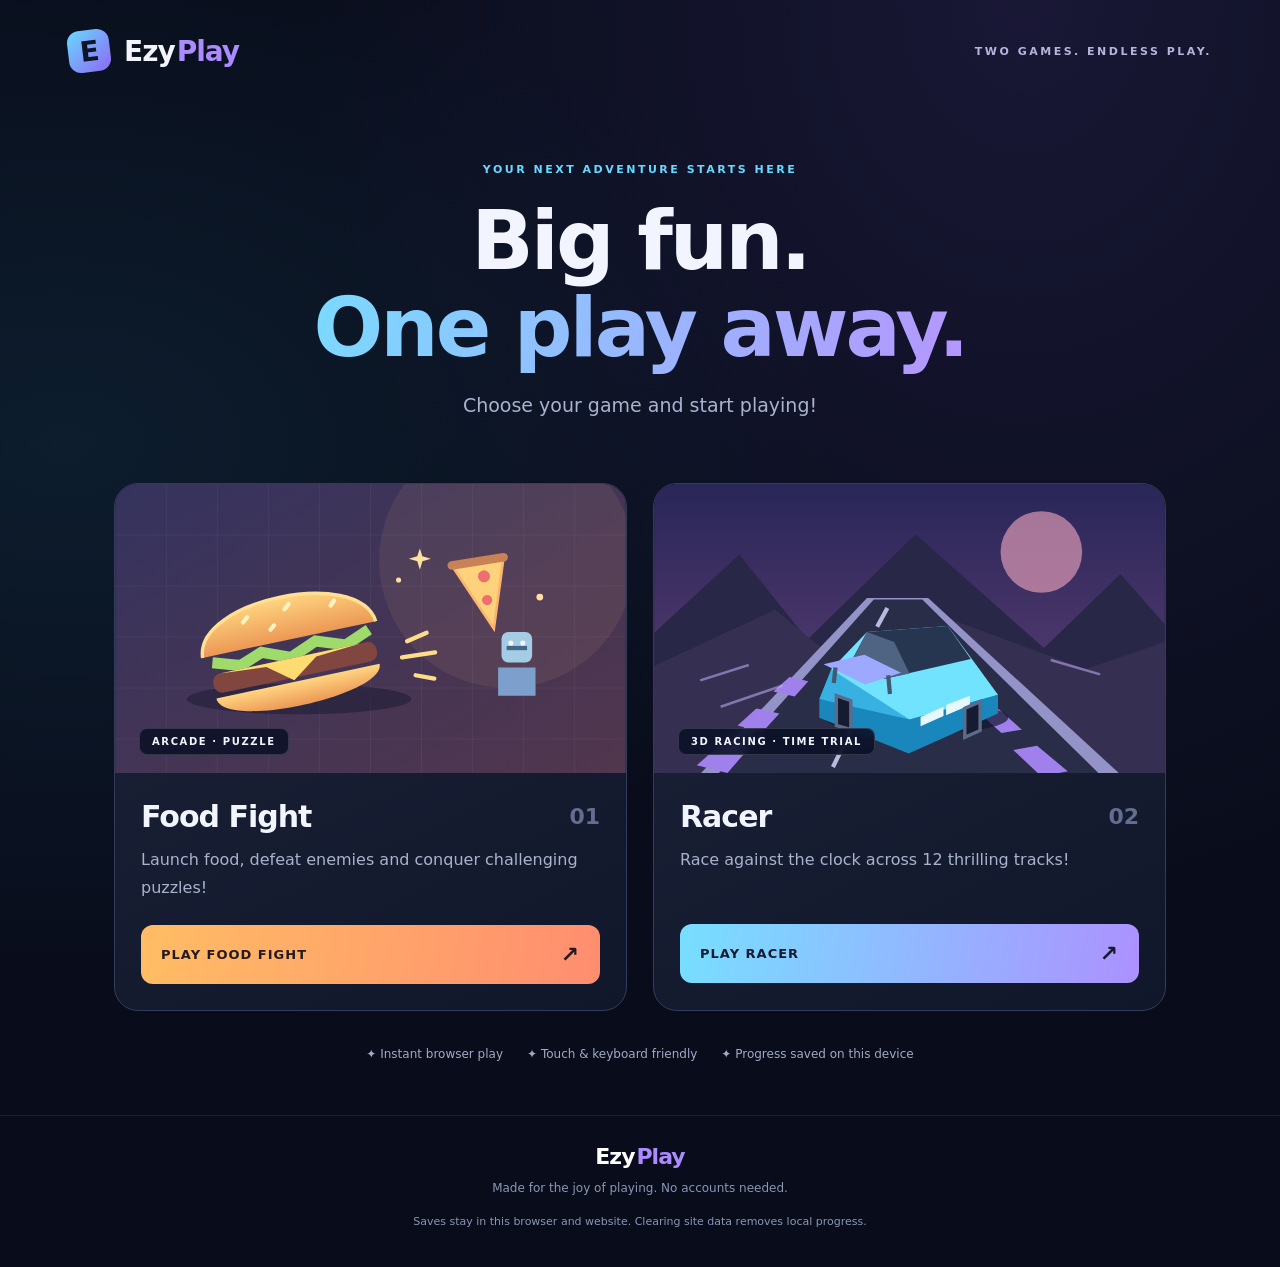
==== commit ff2b3dcb: "Add EzyPlay landing page and preserve Food Fight through a same-origin wrapper" ====
--- a/index.html
+++ b/index.html
@@ -1,150 +1,8 @@
-<!DOCTYPE html>
-<html lang="en">
-<head>
-<meta charset="UTF-8">
-<meta name="viewport" content="width=device-width,initial-scale=1,maximum-scale=1,user-scalable=no,viewport-fit=cover">
-<title>Food Fight — Food Launcher Puzzle Game</title>
-<style>
-:root{--bg:#111722;--panel:rgba(16,22,32,.96);--line:#414d63;--text:#f7f9ff;--muted:#b8c4d6;--gold:#ffc94a;--blue:#52d8ff;--pink:#ff6cae;--green:#75ed83;--orange:#ff9c52}
-*{box-sizing:border-box;margin:0;padding:0;user-select:none;-webkit-user-select:none;-webkit-touch-callout:none}
-html,body{width:100%;height:100%;overflow:hidden;background:radial-gradient(ellipse at 12% 8%,#25364b 0,transparent 38%),radial-gradient(ellipse at 88% 90%,#33203b 0,transparent 36%),var(--bg);font-family:system-ui,-apple-system,Segoe UI,Arial,sans-serif;color:var(--text)}
-canvas{position:fixed;inset:0;width:100%;height:100%;display:block;touch-action:none}
-button{font:inherit;cursor:pointer;touch-action:manipulation;-webkit-tap-highlight-color:transparent;border:1px solid #454e5b;border-radius:12px;background:linear-gradient(145deg,#303b50,#202735);color:#fff;padding:12px 16px;font-weight:800;letter-spacing:.3px;box-shadow:0 4px 0 #10151e,0 7px 18px #0003}
-button:active{transform:scale(.98)}button.primary{background:linear-gradient(135deg,#65e9ff,#168bd8);color:#071a2a;border-color:#a4f4ff}button.gold{background:linear-gradient(135deg,#fff0a4,#ffb629);color:#352000;border-color:#ffe17b}button#shopButton{background:linear-gradient(135deg,#ff9b69,#e94d65);border-color:#ffb3a3}button#levelsButton{background:linear-gradient(135deg,#9a8cff,#5c55d9);border-color:#c4bcff}button#endlessButton{background:linear-gradient(135deg,#71f2a1,#159e70);color:#06281c;border-color:#b5ffd0}button:disabled{opacity:.35;cursor:not-allowed}
-#hud{position:fixed;z-index:4;top:max(12px,env(safe-area-inset-top));left:14px;right:14px;display:none;align-items:flex-start;justify-content:space-between;gap:10px;pointer-events:none;text-shadow:0 2px 5px #000}
-.hudBox{background:rgba(7,9,12,.68);border:1px solid #343b45;border-radius:12px;padding:9px 12px;font-weight:800;backdrop-filter:blur(6px)}#hudRight{display:flex;gap:8px;align-items:center}#homeButton{pointer-events:auto;padding:9px 12px}
-#banner{position:fixed;z-index:5;top:74px;left:50%;transform:translateX(-50%);font-size:clamp(13px,2.2vw,20px);font-weight:900;letter-spacing:2px;text-shadow:0 3px 8px #000;opacity:0;pointer-events:none;white-space:nowrap}
-.screen{position:fixed;inset:0;z-index:10;display:none;align-items:center;justify-content:center;padding:18px;background:rgba(8,12,20,.82);backdrop-filter:blur(8px);overflow:auto}
-.screen.active{display:flex}.panel{width:min(720px,100%);max-height:calc(100dvh - 30px);overflow:auto;background:linear-gradient(155deg,rgba(35,47,66,.98),rgba(17,22,33,.98));border:1px solid #536987;border-radius:22px;padding:clamp(20px,4vw,34px);box-shadow:0 20px 80px #0008,0 0 0 1px #ffffff08;text-align:center}
-h1{font-size:clamp(38px,8vw,70px);line-height:.98;letter-spacing:1.5px;margin-bottom:10px;text-shadow:0 4px 0 #1b293c,0 8px 20px #0006}h2{font-size:clamp(25px,5vw,38px);margin-bottom:8px;color:#ffe08a;text-shadow:0 2px 0 #6d4516}h3{font-size:18px}.sub{color:var(--muted);line-height:1.5;margin:8px auto 20px;max-width:560px}.row{display:flex;justify-content:center;align-items:center;gap:10px;flex-wrap:wrap}.stats{display:flex;gap:10px;justify-content:center;flex-wrap:wrap;margin:14px 0 22px}.stat{border:1px solid #4a5c77;background:linear-gradient(145deg,#202c40,#151d2a);padding:10px 14px;border-radius:12px;color:#dce8fa;font-size:14px}.stat strong{color:white}.menuButtons{display:grid;grid-template-columns:repeat(2,minmax(0,1fr));gap:10px;max-width:440px;margin:0 auto}.menuButtons button{min-height:54px}.smallNote{font-size:12px;color:#7f8a98;margin-top:18px}
-.gridCards{display:grid;grid-template-columns:repeat(auto-fit,minmax(135px,1fr));gap:10px;margin:18px 0}.itemCard,.levelCard{border:1px solid #465a78;background:linear-gradient(145deg,#202d42,#151d2b);border-radius:14px;padding:14px 10px;display:flex;flex-direction:column;align-items:center;gap:9px;min-height:142px}.itemCard.selected{border-color:var(--gold);box-shadow:inset 0 0 0 1px var(--gold),0 0 18px #ffc94a25;background:linear-gradient(145deg,#3b3540,#20283a)}.swatch{width:78px;height:30px;border-radius:9px;border:1px solid #ffffff55;box-shadow:0 4px 14px #0006}.itemCard p,.levelCard p{font-size:12px;color:var(--muted);min-height:28px}.itemCard button,.levelCard button{padding:8px 10px;font-size:12px;width:100%;margin-top:auto}.levelCard{min-height:124px}.levelCard.locked{opacity:.42}.levelCard:not(.locked) .levelNumber{color:var(--green)}.levelCard:not(.locked) button{background:linear-gradient(135deg,#8cf49b,#29b875);color:#092a1b;border-color:#b6ffc5}.levelNumber{font-size:25px;font-weight:950}.hidden{display:none!important}
-#toast{position:fixed;z-index:30;left:50%;bottom:max(22px,env(safe-area-inset-bottom));transform:translate(-50%,20px);opacity:0;pointer-events:none;background:linear-gradient(135deg,#fff0a4,#ffc94a);color:#241900;border-radius:12px;padding:12px 16px;font-weight:850;transition:.2s;max-width:90vw;text-align:center}#toast.show{opacity:1;transform:translate(-50%,0)}
-#puzzleFooter{position:fixed;z-index:4;bottom:max(14px,env(safe-area-inset-bottom));left:50%;transform:translateX(-50%);display:none;gap:8px;align-items:center;pointer-events:none;white-space:nowrap}#puzzleFooter .hudBox{font-size:13px}#puzzleFooter button{pointer-events:auto}
-@media(max-width:520px){.menuButtons{grid-template-columns:1fr}.panel{padding:20px 16px}.itemCard{min-height:130px}#hud{left:8px;right:8px}#puzzleFooter{bottom:max(8px,env(safe-area-inset-bottom))}}
-</style>
-</head>
-<body>
-<canvas id="game"></canvas>
-<div id="hud"><div class="hudBox" id="scoreBox">Score: 0</div><div id="hudRight"><div class="hudBox" id="modeBox">ENDLESS RUN</div><button id="homeButton">HOME</button></div></div>
-<div id="banner">GET READY</div>
-<div id="puzzleFooter"><div class="hudBox" id="shotsBox">Shots: 3</div><div class="hudBox" id="levelBox">LEVEL 1</div><button id="resetLevelButton">RESET</button></div>
-
-<section class="screen active" id="homeScreen"><div class="panel"><h1>FOOD<br><span style="color:#f4c542">FIGHT!</span></h1><p class="sub">Pick your launcher. Pick your food. Make a delicious mess!</p><div class="row" style="margin:12px 0"><button class="primary" id="guestPlayButton">PLAY ANONYMOUSLY</button><button id="adminOpenButton">ADMIN</button></div><p class="smallNote" id="guestStatus" aria-live="polite">Choose Play Anonymously to start. Your progress stays on this device.</p><div class="stats"><div class="stat" id="highScoreText">High score: <strong>0</strong></div><div class="stat" id="coinsText">Coins: <strong>0</strong></div><div class="stat" id="progressText">Puzzle levels: <strong>0/12</strong></div></div><div class="menuButtons"><button class="primary" id="endlessButton" disabled>ENDLESS RUN</button><button class="gold" id="puzzleButton" disabled>PUZZLE MODE</button><button id="shopButton" disabled>LAUNCHER & FOOD SHOP</button><button id="levelsButton" disabled>LEVEL SELECT</button></div><p class="smallNote">Drag to dodge in Endless Run. In Puzzle Mode, drag to aim and launch your food!</p></div></section>
-
-<section class="screen" id="shopScreen"><div class="panel"><h2>FOOD FIGHT SHOP</h2><p class="sub">Mix and match any launcher with any food. Each item has its own look and personality.</p><div class="row"><div class="stat" id="shopCoins">Coins: 0</div><button id="shopBack">BACK</button></div><h3 style="margin-top:18px;text-align:left">Choose your launcher</h3><div class="gridCards" id="rifleCards"></div><h3 style="text-align:left">Choose your food</h3><div class="gridCards" id="bulletCards"></div></div></section>
-
-<section class="screen" id="levelsScreen"><div class="panel"><h2>PUZZLE LEVELS</h2><p class="sub">Clear each mission to unlock the next. Every level has limited shots, ricochets and a new setup.</p><div class="row"><div class="stat" id="levelProgress">Unlocked: 1 / 12</div><button id="levelsBack">BACK</button></div><div class="gridCards" id="levelCards"></div></div></section>
-
-<section class="screen" id="resultScreen"><div class="panel"><h2 id="resultTitle">LEVEL CLEARED</h2><p class="sub" id="resultMessage">Mission complete.</p><div class="stats"><div class="stat" id="resultScore">Score: 0</div><div class="stat" id="resultCoins">Coins earned: 0</div></div><div class="row"><button id="resultHome">HOME</button><button id="retryButton">RETRY</button><button class="primary" id="nextButton">NEXT LEVEL</button></div></div></section>
-
-<section class="screen" id="adminScreen"><div class="panel"><h2>FOOD FIGHT ADMIN</h2><p class="sub">Prototype controls for local testing only.</p><div id="adminLoginArea"><label for="adminPasswordInput" style="display:block;text-align:left;margin:12px 0 6px">Admin password</label><input id="adminPasswordInput" type="password" autocomplete="current-password" placeholder="Enter admin password" style="width:100%;padding:12px;border-radius:10px;border:1px solid #536987;background:#111722;color:#fff"><div class="row" style="margin-top:12px"><button class="primary" id="adminLoginButton">LOG IN</button><button id="adminBackButton">BACK</button></div><p class="smallNote">RGE123 is a temporary prototype password and is visible in the HTML source. Do not use this for a public production admin account.</p></div><div id="adminControls" class="hidden"><div class="stat" id="anonymousModeStatus" style="margin:12px 0">Anonymous play: Enabled</div><div class="row"><button class="gold" id="toggleAnonymousButton">DISABLE ANONYMOUS PLAY</button><button id="adminLogoutButton">LOG OUT</button><button id="adminHomeButton">HOME</button></div><p class="smallNote">This setting applies only to this browser. Production enforcement must be moved to a server-side setting.</p></div></div></section>
-
-<div id="toast"></div>
-<script>
-(()=>{
-'use strict';
-const canvas=document.getElementById('game'),ctx=canvas.getContext('2d');
-const $=id=>document.getElementById(id);
-const screens=['homeScreen','shopScreen','levelsScreen','resultScreen','adminScreen'];
-let guestActive=false,adminAuthenticated=false;
-const ANON_SETTING_KEY='foodFightAnonymousPlayEnabled';
-function anonymousPlayEnabled(){try{return localStorage.getItem(ANON_SETTING_KEY)!=='false'}catch(e){return true}}
-function updateGuestControls(){const enabled=anonymousPlayEnabled();const guestBtn=$('guestPlayButton');guestBtn.disabled=!enabled;guestBtn.textContent=enabled?(guestActive?'PLAYING ANONYMOUSLY':'PLAY ANONYMOUSLY'):'ANONYMOUS PLAY DISABLED';['endlessButton','puzzleButton','shopButton','levelsButton'].forEach(id=>$(id).disabled=!guestActive||!enabled);$('guestStatus').textContent=!enabled?'Anonymous play is disabled by the admin. Online account login is not connected in this prototype.':guestActive?'Playing as a guest. Progress is saved only in this browser.':'Choose Play Anonymously to start. Your progress stays on this device.';}
-function updateAdminControls(){const logged=adminAuthenticated;$('adminLoginArea').classList.toggle('hidden',logged);$('adminControls').classList.toggle('hidden',!logged);const enabled=anonymousPlayEnabled();$('anonymousModeStatus').textContent='Anonymous play: '+(enabled?'Enabled':'Disabled');$('toggleAnonymousButton').textContent=enabled?'DISABLE ANONYMOUS PLAY':'ENABLE ANONYMOUS PLAY';}
-let W=innerWidth,H=innerHeight,dpr=1,raf=0,last=0,state='home',mode='endless',introStart=0,gameStart=0;
-let score=0,speed=6,spawnTimer=0,bullet=null,blocks=[],wind=[],trails=[],shots=[],targets=[],crates=[],switches=[],barriers=[],particles=[];
-let aiming=false,aimPoint=null,shotCount=0,levelIndex=0,levelCleared=false,coinsEarned=0,toastTimer=0,runCoins=0,runMilestone=0;
-const rifleSkins=[
- {id:'burger-cannon',name:'Burger Cannon',cost:0,a:'#e4a342',b:'#7a3f1e',c:'#fff0a8',emoji:'🍔'},
- {id:'frying-pan',name:'Frying Pan Launcher',cost:180,a:'#8c9aa8',b:'#35404a',c:'#e7edf2',emoji:'🍳'},
- {id:'ketchup-blaster',name:'Ketchup Blaster',cost:280,a:'#ff5b4f',b:'#a91f2b',c:'#ffd1c8',emoji:'🍅'},
- {id:'spoon-catapult',name:'Giant Spoon Catapult',cost:420,a:'#b5c6d7',b:'#596a7a',c:'#f3f8ff',emoji:'🥄'},
- {id:'cheese-shooter',name:'Cheese Shooter',cost:650,a:'#ffd84d',b:'#b47b14',c:'#fff1a1',emoji:'🧀'},
- {id:'baguette-bazooka',name:'Baguette Bazooka',cost:900,a:'#e7b46c',b:'#8c512b',c:'#fff0c9',emoji:'🥖'}
-];
-const bulletSkins=[
- {id:'burger',name:'Cheeseburger',cost:0,a:'#e4a342',b:'#7a3f1e',glow:'#ffc45c',trail:'#ffdc9a',emoji:'🍔'},
- {id:'pizza',name:'Pizza Slice',cost:60,a:'#ffb347',b:'#c84a2f',glow:'#ffb347',trail:'#ffd27b',emoji:'🍕'},
- {id:'meatball',name:'Meatball',cost:100,a:'#b86a42',b:'#71361f',glow:'#e79a62',trail:'#e8b18d',emoji:'🧆'},
- {id:'tomato',name:'Tomato',cost:160,a:'#ff5249',b:'#b62028',glow:'#ff6a5e',trail:'#ffaaa0',emoji:'🍅'},
- {id:'donut',name:'Doughnut',cost:240,a:'#ff9fc7',b:'#c45c8c',glow:'#ff9fc7',trail:'#ffd2e5',emoji:'🍩'},
- {id:'nugget',name:'Chicken Nugget',cost:320,a:'#e8b76d',b:'#a66a2c',glow:'#ffd28a',trail:'#f7d8a3',emoji:'🍗'},
- {id:'watermelon',name:'Watermelon',cost:520,a:'#6bd66e',b:'#21884c',glow:'#7aff9b',trail:'#b1ffc1',emoji:'🍉'},
- {id:'cosmic-pizza',name:'Cosmic Pizza',cost:1000,a:'#b78bff',b:'#6c3cc4',glow:'#d2aaff',trail:'#e6d1ff',emoji:'🌮'}
-];
-const defaults={highScore:0,coins:0,unlockedR:['burger-cannon'],unlockedB:['burger'],equippedR:'burger-cannon',equippedB:'burger',unlockedLevel:1,clearedLevels:[],puzzleBest:{},endlessMilestone:0};
-let save=loadSave();
-function loadSave(){try{const x=JSON.parse(localStorage.getItem('bulletDashSave')||'{}');const merged={...defaults,...x};merged.highScore=Number.isFinite(Number(merged.highScore))?Math.max(0,Number(merged.highScore)):0;merged.coins=Number.isFinite(Number(merged.coins))?Math.max(0,Math.floor(Number(merged.coins))):0;merged.unlockedR=Array.isArray(merged.unlockedR)?merged.unlockedR.filter(id=>rifleSkins.some(s=>s.id===id)):['burger-cannon'];merged.unlockedB=Array.isArray(merged.unlockedB)?merged.unlockedB.filter(id=>bulletSkins.some(s=>s.id===id)):['burger'];merged.clearedLevels=Array.isArray(merged.clearedLevels)?merged.clearedLevels.filter(n=>Number.isInteger(n)&&n>=1&&n<=12):[];merged.puzzleBest=merged.puzzleBest&&typeof merged.puzzleBest==='object'?merged.puzzleBest:{};if(!merged.unlockedR.includes('burger-cannon'))merged.unlockedR.push('burger-cannon');if(!merged.unlockedB.includes('burger'))merged.unlockedB.push('burger');if(!merged.unlockedR.includes(merged.equippedR))merged.equippedR='burger-cannon';if(!merged.unlockedB.includes(merged.equippedB))merged.equippedB='burger';merged.endlessMilestone=Number.isFinite(Number(merged.endlessMilestone))?Math.max(0,Math.floor(Number(merged.endlessMilestone))):0;merged.unlockedLevel=Math.max(1,Math.min(12,Math.floor(Number(merged.unlockedLevel)||1)));return merged}catch(e){return {...defaults,unlockedR:['burger-cannon'],unlockedB:['burger'],clearedLevels:[],puzzleBest:{}}}}
-function persist(){try{localStorage.setItem('bulletDashSave',JSON.stringify(save))}catch(e){}}
-function currentRifle(){return rifleSkins.find(x=>x.id===save.equippedR)||rifleSkins[0]}
-function currentBullet(){return bulletSkins.find(x=>x.id===save.equippedB)||bulletSkins[0]}
-function resize(){W=innerWidth;H=innerHeight;dpr=Math.min(devicePixelRatio||1,2);canvas.width=Math.floor(W*dpr);canvas.height=Math.floor(H*dpr);canvas.style.width=W+'px';canvas.style.height=H+'px';ctx.setTransform(dpr,0,0,dpr,0,0);if(bullet&&mode==='puzzle'&&state==='puzzle')bullet.y=Math.min(H-80,Math.max(80,bullet.y));}
-addEventListener('resize',resize);resize();
-function showScreen(id){screens.forEach(s=>$(s).classList.toggle('active',s===id));}
-function toast(msg){const t=$('toast');t.textContent=msg;t.classList.add('show');clearTimeout(toastTimer);toastTimer=setTimeout(()=>t.classList.remove('show'),1800)}
-function updateHome(){ $('highScoreText').innerHTML='High score: <strong>'+Math.floor(save.highScore)+'</strong>';$('coinsText').innerHTML='Coins: <strong>'+save.coins+'</strong>';$('progressText').innerHTML='Puzzle levels: <strong>'+save.clearedLevels.length+'/12</strong>'; }
-function updateHud(){ $('hud').style.display=['intro','playing','puzzle'].includes(state)?'flex':'none';$('puzzleFooter').style.display=state==='puzzle'?'flex':'none';$('modeBox').textContent=mode==='puzzle'?'PUZZLE MODE':'ENDLESS RUN';$('scoreBox').textContent=mode==='puzzle'?'LEVEL '+(levelIndex+1)+' • '+(targets.filter(t=>t.alive).length)+' TARGETS':'Score: '+Math.floor(score);$('shotsBox').textContent='Shots: '+Math.max(0,shotCount);$('levelBox').textContent='LEVEL '+(levelIndex+1);}
-function clearWorld(){blocks=[];trails=[];shots=[];targets=[];crates=[];switches=[];barriers=[];particles=[];aiming=false;aimPoint=null;}
-function startEndless(){mode='endless';state='intro';introStart=performance.now();gameStart=performance.now();score=0;speed=6;spawnTimer=30;clearWorld();createBullet(true);showScreen('homeScreen');$('homeScreen').classList.remove('active');$('banner').style.opacity=1;$('banner').textContent='READY...';updateHud();cancelAnimationFrame(raf);raf=requestAnimationFrame(introLoop)}
-function createBullet(reset=false){const y=H*.5;bullet={x:reset?100:90,y,targetX:100,targetY:y,width:58,height:16,rotation:0,vx:0,vy:0,alive:true};}
-function drawBackground(dt=0){ctx.fillStyle='#171b20';ctx.fillRect(0,0,W,H);ctx.strokeStyle='rgba(255,255,255,.035)';ctx.lineWidth=1;for(let x=0;x<W;x+=48){ctx.beginPath();ctx.moveTo(x,0);ctx.lineTo(x,H);ctx.stroke()}for(let y=0;y<H;y+=48){ctx.beginPath();ctx.moveTo(0,y);ctx.lineTo(W,y);ctx.stroke()}for(const p of wind){p.x-=p.speed*dt;if(p.x+p.len<0){p.x=W+Math.random()*80;p.y=Math.random()*H}ctx.strokeStyle='rgba(225,232,240,'+p.alpha+')';ctx.beginPath();ctx.moveTo(p.x,p.y);ctx.lineTo(p.x+p.len,p.y);ctx.stroke()}}
-for(let i=0;i<90;i++)wind.push({x:Math.random()*W,y:Math.random()*H,len:15+Math.random()*65,speed:2+Math.random()*8,alpha:.08+Math.random()*.22});
-function drawLauncher(x,y,firing=false,pistol=false){const s=currentRifle();ctx.save();ctx.translate(x,y);ctx.font=(pistol?'30px':'52px')+' system-ui, Apple Color Emoji, Segoe UI Emoji';ctx.textAlign='center';ctx.textBaseline='middle';ctx.shadowColor=s.a;ctx.shadowBlur=8;ctx.fillText(s.emoji||'🍔',pistol?0:12,0);if(firing){ctx.font='25px system-ui, Apple Color Emoji, Segoe UI Emoji';ctx.fillText(currentBullet().emoji||'🍔',pistol?39:65,-8)}ctx.restore()}
-function introLoop(t){if(state!=='intro')return;const elapsed=t-introStart;ctx.clearRect(0,0,W,H);drawBackground(1);let p=Math.min(elapsed/700,1);p=1-Math.pow(1-p,3);const x=-230+p*310;drawLauncher(x,H*.5,false,false);if(elapsed>650)$('banner').textContent='GET READY';if(elapsed>1150){$('banner').textContent='GO!';drawLauncher(x,H*.5,true,false);ctx.fillStyle='rgba(255,235,170,.18)';ctx.fillRect(0,0,W,H);bullet.x=x+120;if(elapsed>1300){bullet.x+=12;drawBullet();createTrail() }if(elapsed>1850){$('banner').style.opacity=0;startEndlessLoop();return}}drawTrails(1);raf=requestAnimationFrame(introLoop)}
-function startEndlessLoop(){state='playing';mode='endless';clearWorld();createBullet(true);score=0;speed=6;spawnTimer=30;last=performance.now();runCoins=0;runMilestone=0;updateHud();raf=requestAnimationFrame(endlessLoop)}
-function createTrail(){const c=currentBullet();trails.push({x:bullet.x-22,y:bullet.y,life:1,len:22+Math.random()*45,color:c.trail})}
-function drawTrails(dt){for(let i=trails.length-1;i>=0;i--){const t=trails[i];t.life-=.035*dt;ctx.strokeStyle=t.color;ctx.globalAlpha=Math.max(0,t.life)*.8;ctx.lineWidth=3;ctx.beginPath();ctx.moveTo(t.x,t.y);ctx.lineTo(t.x-t.len*t.life,t.y);ctx.stroke();ctx.globalAlpha=1;if(t.life<=0)trails.splice(i,1)}}
-function drawBullet(){if(!bullet)return;const s=currentBullet();ctx.save();ctx.translate(bullet.x,bullet.y);ctx.rotate(bullet.rotation||0);ctx.shadowColor=s.glow;ctx.shadowBlur=14;ctx.font='34px system-ui, Apple Color Emoji, Segoe UI Emoji';ctx.textAlign='center';ctx.textBaseline='middle';ctx.fillText(s.emoji||'🍔',0,0);ctx.restore()}
-function createBlock(){const size=42+Math.random()*64;blocks.push({x:W+size,y:24+Math.random()*Math.max(1,H-size-48),width:size,height:size})}
-function drawBlock(b){ctx.fillStyle='#777d82';ctx.fillRect(b.x,b.y,b.width,b.height);ctx.strokeStyle='#b4b9bd';ctx.lineWidth=3;ctx.strokeRect(b.x+2,b.y+2,b.width-4,b.height-4);ctx.strokeStyle='#444a50';ctx.lineWidth=2;ctx.beginPath();ctx.moveTo(b.x+b.width*.2,b.y+b.height*.1);ctx.lineTo(b.x+b.width*.42,b.y+b.height*.36);ctx.lineTo(b.x+b.width*.25,b.y+b.height*.65);ctx.stroke();ctx.beginPath();ctx.moveTo(b.x+b.width*.72,b.y+b.height*.16);ctx.lineTo(b.x+b.width*.56,b.y+b.height*.5);ctx.lineTo(b.x+b.width*.8,b.y+b.height*.82);ctx.stroke()}
-function collision(a,b){return a.x-a.width/2<b.x+b.width&&a.x+a.width/2>b.x&&a.y-a.height/2<b.y+b.height&&a.y+a.height/2>b.y}
-function endlessLoop(t){if(state!=='playing'||mode!=='endless')return;const dt=Math.min((t-last)/16.67,2);last=t;ctx.clearRect(0,0,W,H);drawBackground(dt);bullet.x+=(bullet.targetX-bullet.x)*.18;bullet.y+=(bullet.targetY-bullet.y)*.18;bullet.rotation=Math.max(-.12,Math.min(.12,(bullet.targetY-bullet.y)*.003));if(Math.random()<.75)createTrail();drawTrails(dt);spawnTimer-=dt;if(spawnTimer<=0){createBlock();spawnTimer=Math.max(22,62-score/9)}for(let i=blocks.length-1;i>=0;i--){const b=blocks[i];b.x-=speed*dt;drawBlock(b);if(collision(bullet,b)){endlessOver();return}if(b.x+b.width<0){blocks.splice(i,1);score+=10}}speed=Math.min(13,speed+.0015*dt);score+=.04*dt;const milestone=Math.floor(score/100);if(milestone>runMilestone){const gained=(milestone-runMilestone)*10;runCoins+=gained;runMilestone=milestone;toast('+'+gained+' food coins!');}$('scoreBox').textContent='Score: '+Math.floor(score);drawBullet();raf=requestAnimationFrame(endlessLoop)}
-function endlessOver(){state='endgame';const final=Math.floor(score);if(final>save.highScore)save.highScore=final;const earned=runCoins;save.coins+=earned;persist();updateHome();$('resultTitle').textContent='CRASH!';$('resultMessage').textContent='You scored '+final+' and earned '+earned+' coins from 100-point milestones. Reach new milestones to earn more!';$('resultScore').textContent='Score: '+final;$('resultCoins').textContent='Coins earned: '+earned;$('nextButton').classList.add('hidden');$('retryButton').textContent='PLAY AGAIN';$('resultHome').textContent='HOME';$('resultScreen').classList.add('active');$('hud').style.display='none';$('puzzleFooter').style.display='none';cancelAnimationFrame(raf)}
-
-// Puzzle levels use normalised positions so they work on phones and tablets.
-const levelTemplates=[
- {name:'First Contact',shots:3,targets:[['agent',.78,.40]],crates:[],switches:[],barriers:[],walls:true},
- {name:'Two for One',shots:2,targets:[['agent',.65,.34],['robot',.80,.62]],crates:[],switches:[],barriers:[],walls:true},
- {name:'Crate Trouble',shots:3,targets:[['agent',.82,.5]],crates:[[.48,.45,.08,.16]],switches:[],barriers:[],walls:true},
- {name:'Bank Shot',shots:2,targets:[['robot',.76,.48]],crates:[[.63,.30,.06,.15]],switches:[],barriers:[],walls:true},
- {name:'Switch It',shots:3,targets:[['agent',.83,.48]],crates:[],switches:[[.57,.72]],barriers:[[.69,.34,.035,.34]],walls:true},
- {name:'Three Targets',shots:3,targets:[['agent',.68,.32],['robot',.80,.50],['agent',.68,.70]],crates:[],switches:[],barriers:[],walls:true},
- {name:'Fortified',shots:4,targets:[['robot',.83,.47],['agent',.83,.65]],crates:[[.55,.32,.08,.16],[.55,.58,.08,.16]],switches:[],barriers:[],walls:true},
- {name:'Gatekeeper',shots:3,targets:[['robot',.84,.5]],crates:[],switches:[[.52,.76]],barriers:[[.68,.20,.035,.46]],walls:true},
- {name:'Chain Reaction',shots:3,targets:[['agent',.77,.34],['robot',.84,.62]],crates:[[.60,.46,.075,.13]],switches:[[.48,.73]],barriers:[[.69,.18,.03,.22]],walls:true},
- {name:'Heavy Metal',shots:4,targets:[['boss',.82,.5]],crates:[[.62,.28,.07,.14],[.62,.58,.07,.14]],switches:[],barriers:[],walls:true},
- {name:'Final Security',shots:4,targets:[['robot',.78,.32],['boss',.86,.52],['agent',.78,.72]],crates:[[.62,.40,.06,.18]],switches:[[.49,.78]],barriers:[[.70,.15,.03,.28]],walls:true},
- {name:'Food Fight Finale',shots:7,targets:[['boss',.82,.36],['boss',.84,.65]],crates:[[.58,.27,.07,.14],[.58,.58,.07,.14]],switches:[[.46,.78]],barriers:[[.70,.14,.03,.26],[.70,.60,.03,.26]],walls:true}
-];
-function puzzleStart(index){levelIndex=index;mode='puzzle';state='puzzle';levelCleared=false;shotCount=levelTemplates[index].shots;score=0;coinsEarned=0;clearWorld();const L=levelTemplates[index];const groundTop=74,groundBottom=H-68;bullet={x:Math.min(110,W*.15),y:H*.52,targetX:Math.min(110,W*.15),targetY:H*.52,width:18,height:12,rotation:0,alive:true};L.targets.forEach((t,i)=>targets.push({type:t[0],x:t[1]*W,y:groundTop+t[2]*(groundBottom-groundTop),r:t[0]==='boss'?22:15,hp:t[0]==='boss'?3:1,alive:true,id:i}));L.crates.forEach(c=>crates.push({x:c[0]*W,y:groundTop+c[1]*(groundBottom-groundTop),w:Math.max(28,c[2]*W),h:Math.max(35,c[3]*H),alive:true}));L.switches.forEach((s,i)=>switches.push({x:s[0]*W,y:groundTop+s[1]*(groundBottom-groundTop),r:12,active:false,id:i}));L.barriers.forEach(b=>barriers.push({x:b[0]*W,y:groundTop+b[1]*(groundBottom-groundTop),w:Math.max(10,b[2]*W),h:b[3]*H,active:true}));$('banner').style.opacity=1;$('banner').textContent='DRAG TO AIM • RELEASE TO FIRE';setTimeout(()=>{if(state==='puzzle')$('banner').style.opacity=0},2200);$('nextButton').classList.remove('hidden');$('retryButton').textContent='RETRY LEVEL';updateHud();showScreen('homeScreen');$('homeScreen').classList.remove('active');$('hud').style.display='flex';$('puzzleFooter').style.display='flex';last=performance.now();cancelAnimationFrame(raf);raf=requestAnimationFrame(puzzleLoop)}
-function drawTarget(t){if(!t.alive)return;ctx.save();ctx.translate(t.x,t.y);ctx.shadowColor=t.type==='boss'?'#ff3d4f':t.type==='robot'?'#71d5ff':'#ffb35c';ctx.shadowBlur=10;const scale=t.type==='boss'?1.35:1;ctx.scale(scale,scale);if(t.type==='robot'){ctx.fillStyle='#5b788a';ctx.fillRect(-13,-13,26,26);ctx.fillStyle='#b8f2ff';ctx.fillRect(-8,-4,5,5);ctx.fillRect(3,-4,5,5);ctx.fillStyle='#293640';ctx.fillRect(-7,6,14,3);ctx.strokeStyle='#a3d9e8';ctx.lineWidth=2;ctx.strokeRect(-16,-16,32,32)}else{ctx.fillStyle=t.type==='boss'?'#842c39':'#9b6037';ctx.beginPath();ctx.arc(0,-5,11,0,Math.PI*2);ctx.fill();ctx.fillStyle=t.type==='boss'?'#d44754':'#d99a64';ctx.fillRect(-12,6,24,19);ctx.fillStyle='#14171b';ctx.fillRect(-7,-7,4,3);ctx.fillRect(3,-7,4,3);ctx.fillStyle='#252a31';ctx.fillRect(-17,9,5,13);ctx.fillRect(12,9,5,13);if(t.type==='boss'){ctx.strokeStyle='#ff7e88';ctx.lineWidth=3;ctx.beginPath();ctx.arc(0,-5,17,0,Math.PI*2);ctx.stroke();ctx.fillStyle='#fff';ctx.font='bold 11px Arial';ctx.textAlign='center';ctx.fillText(''+t.hp,0,3)}}ctx.restore()}
-function drawCrate(c){if(!c.alive)return;ctx.fillStyle='#94602e';ctx.fillRect(c.x,c.y,c.w,c.h);ctx.strokeStyle='#d7a15c';ctx.lineWidth=3;ctx.strokeRect(c.x+2,c.y+2,c.w-4,c.h-4);ctx.beginPath();ctx.moveTo(c.x+4,c.y+4);ctx.lineTo(c.x+c.w-4,c.y+c.h-4);ctx.moveTo(c.x+c.w-4,c.y+4);ctx.lineTo(c.x+4,c.y+c.h-4);ctx.stroke()}
-function drawSwitch(s){ctx.save();ctx.translate(s.x,s.y);ctx.shadowColor=s.active?'#62ffab':'#ffcb62';ctx.shadowBlur=12;ctx.fillStyle=s.active?'#42e88b':'#d99b35';ctx.beginPath();ctx.arc(0,0,s.r,0,Math.PI*2);ctx.fill();ctx.strokeStyle='#fff2bf';ctx.lineWidth=3;ctx.stroke();ctx.fillStyle='#252a31';ctx.fillRect(-3,-7,6,14);ctx.restore()}
-function drawBarrier(b){if(!b.active)return;ctx.fillStyle='#5e2029';ctx.fillRect(b.x,b.y,b.w,b.h);ctx.strokeStyle='#ff5968';ctx.lineWidth=2;ctx.strokeRect(b.x,b.y,b.w,b.h);for(let y=b.y+5;y<b.y+b.h;y+=16){ctx.strokeStyle='#ff9ca5';ctx.beginPath();ctx.moveTo(b.x,y);ctx.lineTo(b.x+b.w,y+8);ctx.stroke()}}
-function drawAim(){if(!aimPoint||state!=='puzzle')return;const dx=aimPoint.x-bullet.x,dy=aimPoint.y-bullet.y,len=Math.hypot(dx,dy)||1;ctx.save();ctx.setLineDash([7,7]);ctx.strokeStyle=currentBullet().glow;ctx.globalAlpha=.8;ctx.lineWidth=2;ctx.beginPath();ctx.moveTo(bullet.x,bullet.y);ctx.lineTo(bullet.x+dx/len*Math.min(210,len),bullet.y+dy/len*Math.min(210,len));ctx.stroke();ctx.setLineDash([]);ctx.fillStyle='#fff';ctx.beginPath();ctx.arc(aimPoint.x,aimPoint.y,5,0,Math.PI*2);ctx.fill();ctx.restore()}
-function puzzleLoop(t){if(state!=='puzzle')return;const dt=Math.min((t-last)/16.67,2);last=t;ctx.clearRect(0,0,W,H);drawBackground(dt*.3);ctx.fillStyle='#252b32';ctx.fillRect(0,0,W,44);ctx.fillRect(0,H-38,W,38);ctx.strokeStyle='#4b5662';ctx.lineWidth=2;ctx.beginPath();ctx.moveTo(0,44);ctx.lineTo(W,44);ctx.moveTo(0,H-38);ctx.lineTo(W,H-38);ctx.stroke();barriers.forEach(drawBarrier);crates.forEach(drawCrate);switches.forEach(drawSwitch);targets.forEach(drawTarget);drawTrails(dt);for(let i=shots.length-1;i>=0;i--){const b=shots[i];if(!b.alive){shots.splice(i,1);continue}let steps=Math.max(1,Math.ceil(Math.hypot(b.vx,b.vy)*dt/5));for(let k=0;k<steps;k++){b.x+=b.vx*dt/steps;b.y+=b.vy*dt/steps;b.life--;if(b.x<8||b.x>W-8){b.vx*=-1;b.x=Math.max(8,Math.min(W-8,b.x));b.bounces++;}if(b.y<45||b.y>H-40){b.vy*=-1;b.y=Math.max(45,Math.min(H-40,b.y));b.bounces++;}let hit=false;for(const c of crates){if(c.alive&&b.x>c.x-5&&b.x<c.x+c.w+5&&b.y>c.y-5&&b.y<c.y+c.h+5){c.alive=false;hit=true;spawnBurst(b.x,b.y,'#d8a15a');break}}if(!hit){for(const sw of switches){if(!sw.active&&Math.hypot(b.x-sw.x,b.y-sw.y)<sw.r+5){sw.active=true;barriers.forEach(q=>q.active=false);spawnBurst(sw.x,sw.y,'#62ffab');hit=true;break}}}if(!hit){for(const bar of barriers){if(bar.active&&b.x>bar.x-4&&b.x<bar.x+bar.w+4&&b.y>bar.y-4&&b.y<bar.y+bar.h+4){b.vx*=-1;b.x+=b.vx*3;b.bounces++;hit=true;break}}}if(!hit){for(const tar of targets){if(tar.alive&&!b.hitTargets.has(tar.id)&&Math.hypot(b.x-tar.x,b.y-tar.y)<tar.r+5){b.hitTargets.add(tar.id);tar.hp--;if(tar.hp<=0){tar.alive=false;score+=100;spawnBurst(tar.x,tar.y,tar.type==='robot'?'#71d5ff':'#ff9d69')}else{score+=25;spawnBurst(tar.x,tar.y,'#ff5968')}hit=true;break}}}if(b.bounces>=5||b.life<=0||hit&&b.vx===0&&b.vy===0){b.alive=false;break}}ctx.save();ctx.translate(b.x,b.y);ctx.rotate(Math.atan2(b.vy,b.vx));drawProjectileAt(0,0);ctx.restore();if(b.x<-20||b.x>W+20||b.y<-20||b.y>H+20||b.life<=0)b.alive=false}particles.forEach((p,i)=>{p.x+=p.vx*dt;p.y+=p.vy*dt;p.life-=.03*dt;ctx.globalAlpha=Math.max(0,p.life);ctx.fillStyle=p.color;ctx.fillRect(p.x,p.y,3,3);ctx.globalAlpha=1;if(p.life<=0)particles.splice(i,1)});drawLauncher(bullet.x-24,bullet.y,false,true);if(aiming)drawAim();if(!targets.some(x=>x.alive)&&!levelCleared){levelCleared=true;finishPuzzle(true)}else if(shotCount<=0&&!shots.length&&!levelCleared){finishPuzzle(false)}updateHud();raf=requestAnimationFrame(puzzleLoop)}
-function drawProjectileAt(x,y){const food=currentBullet();ctx.save();ctx.shadowColor=food.glow;ctx.shadowBlur=14;ctx.font='30px system-ui, Apple Color Emoji, Segoe UI Emoji';ctx.textAlign='center';ctx.textBaseline='middle';ctx.fillText(food.emoji||'🍔',x,y);ctx.restore()}
-function spawnBurst(x,y,color){for(let i=0;i<12;i++){const a=Math.random()*Math.PI*2,v=1+Math.random()*4;particles.push({x,y,vx:Math.cos(a)*v,vy:Math.sin(a)*v,life:1,color})}}
-function finishPuzzle(won){if(state!=='puzzle')return;state='puzzleresult';cancelAnimationFrame(raf);$('hud').style.display='none';$('puzzleFooter').style.display='none';$('resultTitle').textContent=won?'LEVEL CLEARED':'OUT OF SHOTS';if(won){const first=!save.clearedLevels.includes(levelIndex+1);if(first){save.clearedLevels.push(levelIndex+1);save.coins+=10;coinsEarned=10}else coinsEarned=0;save.unlockedLevel=Math.max(save.unlockedLevel,Math.min(levelTemplates.length,levelIndex+2));save.puzzleBest[levelIndex+1]=Math.max(save.puzzleBest[levelIndex+1]||0,score);persist();$('resultMessage').textContent='Mission complete. '+(first?'10 coins earned and new level unlocked!':'Already cleared — no repeat coin reward.');$('nextButton').classList.toggle('hidden',levelIndex>=levelTemplates.length-1);$('nextButton').textContent='NEXT LEVEL'}else{$('resultMessage').textContent='The targets are still standing. Reset the level and try a different angle.';$('nextButton').classList.add('hidden');coinsEarned=0}$('resultScore').textContent='Score: '+score;$('resultCoins').textContent='Coins earned: '+coinsEarned;updateHome();$('resultScreen').classList.add('active');}
-function firePuzzle(x,y){if(state!=='puzzle'||shotCount<=0)return;const dx=x-bullet.x,dy=y-bullet.y,len=Math.hypot(dx,dy);if(len<15){toast('Drag farther to aim');return}const v=8.5;shotCount--;shots.push({x:bullet.x+Math.cos(Math.atan2(dy,dx))*20,y:bullet.y+Math.sin(Math.atan2(dy,dx))*20,vx:dx/len*v,vy:dy/len*v,life:260,bounces:0,hitTargets:new Set(),alive:true});$('banner').style.opacity=0;updateHud()}
-function drawShop(){ $('shopCoins').textContent='Coins: '+save.coins;const r=$('rifleCards');r.innerHTML='';rifleSkins.forEach(s=>{const owned=save.unlockedR.includes(s.id),selected=save.equippedR===s.id;const el=document.createElement('div');el.className='itemCard'+(selected?' selected':'');el.innerHTML='<div style="font-size:42px">'+s.emoji+'</div><strong>'+s.name+'</strong><p>'+(selected?'Equipped launcher':owned?'Unlocked':'Cost: '+s.cost+' coins')+'</p><button '+(selected?'disabled':'')+'>'+(selected?'EQUIPPED':owned?'EQUIP':'BUY')+'</button>';el.querySelector('button').addEventListener('click',()=>{if(owned){save.equippedR=s.id;persist();drawShop();toast(s.name+' equipped')}else if(save.coins>=s.cost){save.coins-=s.cost;save.unlockedR.push(s.id);save.equippedR=s.id;persist();drawShop();updateHome();toast(s.name+' unlocked')}else toast('You need '+(s.cost-save.coins)+' more coins')});r.appendChild(el)});const b=$('bulletCards');b.innerHTML='';bulletSkins.forEach(s=>{const owned=save.unlockedB.includes(s.id),selected=save.equippedB===s.id;const el=document.createElement('div');el.className='itemCard'+(selected?' selected':'');el.innerHTML='<div style="font-size:42px">'+s.emoji+'</div><strong>'+s.name+'</strong><p>'+(selected?'Equipped food':owned?'Unlocked':'Cost: '+s.cost+' coins')+'</p><button '+(selected?'disabled':'')+'>'+(selected?'EQUIPPED':owned?'EQUIP':'BUY')+'</button>';el.querySelector('button').addEventListener('click',()=>{if(owned){save.equippedB=s.id;persist();drawShop();toast(s.name+' equipped')}else if(save.coins>=s.cost){save.coins-=s.cost;save.unlockedB.push(s.id);save.equippedB=s.id;persist();drawShop();updateHome();toast(s.name+' unlocked')}else toast('You need '+(s.cost-save.coins)+' more coins')});b.appendChild(el)})}
-function drawLevels(){const holder=$('levelCards');holder.innerHTML='';$('levelProgress').textContent='Unlocked: '+save.unlockedLevel+' / '+levelTemplates.length;levelTemplates.forEach((l,i)=>{const n=i+1,unlocked=n<=save.unlockedLevel,cleared=save.clearedLevels.includes(n);const el=document.createElement('div');el.className='levelCard'+(!unlocked?' locked':'');el.innerHTML='<div class="levelNumber">'+(cleared?'✓':unlocked?n:'🔒')+'</div><strong>'+l.name+'</strong><p>'+l.shots+' shots'+(cleared?' • Cleared':'')+'</p><button '+(!unlocked?'disabled':'')+'>'+(cleared?'PLAY AGAIN':unlocked?'PLAY':'LOCKED')+'</button>';el.querySelector('button').addEventListener('click',()=>{if(unlocked){showScreen('homeScreen');puzzleStart(i)}});holder.appendChild(el)})}
-function goHome(){cancelAnimationFrame(raf);state='home';$('banner').style.opacity=0;$('hud').style.display='none';$('puzzleFooter').style.display='none';showScreen('homeScreen');updateHome();ctx.clearRect(0,0,W,H);drawBackground(0)}
-function pointerPos(e){const r=canvas.getBoundingClientRect();return{x:e.clientX-r.left,y:e.clientY-r.top}}
-canvas.addEventListener('pointerdown',e=>{if(state==='playing'&&mode==='endless'){const p=pointerPos(e);bullet.targetX=Math.max(40,Math.min(W-40,p.x));bullet.targetY=Math.max(35,Math.min(H-35,p.y));return}if(state==='puzzle'){e.preventDefault();canvas.setPointerCapture?.(e.pointerId);aiming=true;aimPoint=pointerPos(e)}});
-canvas.addEventListener('pointermove',e=>{if(state==='playing'&&mode==='endless'){const p=pointerPos(e);bullet.targetX=Math.max(40,Math.min(W-40,p.x));bullet.targetY=Math.max(35,Math.min(H-35,p.y))}else if(state==='puzzle'&&aiming){aimPoint=pointerPos(e)}});
-canvas.addEventListener('pointerup',e=>{if(state==='puzzle'&&aiming){aimPoint=pointerPos(e);aiming=false;firePuzzle(aimPoint.x,aimPoint.y);aimPoint=null}});canvas.addEventListener('pointercancel',()=>{aiming=false;aimPoint=null});
-$('guestPlayButton').addEventListener('click',()=>{if(!anonymousPlayEnabled()){toast('Anonymous play is disabled');updateGuestControls();return}guestActive=true;updateGuestControls();toast('Playing as a guest — progress stays on this device')});
-$('adminOpenButton').addEventListener('click',()=>{adminAuthenticated=false;$('adminPasswordInput').value='';updateAdminControls();showScreen('adminScreen')});
-$('adminBackButton').addEventListener('click',()=>showScreen('homeScreen'));
-$('adminLoginButton').addEventListener('click',()=>{if($('adminPasswordInput').value==='RGE123'){adminAuthenticated=true;$('adminPasswordInput').value='';updateAdminControls();toast('Admin prototype unlocked')}else toast('Incorrect admin password')});
-$('adminPasswordInput').addEventListener('keydown',e=>{if(e.key==='Enter')$('adminLoginButton').click()});
-$('toggleAnonymousButton').addEventListener('click',()=>{if(!adminAuthenticated)return;const next=!anonymousPlayEnabled();try{localStorage.setItem(ANON_SETTING_KEY,String(next))}catch(e){}if(!next)guestActive=false;updateAdminControls();updateGuestControls();toast('Anonymous play '+(next?'enabled':'disabled'))});
-$('adminLogoutButton').addEventListener('click',()=>{adminAuthenticated=false;updateAdminControls();showScreen('homeScreen')});
-$('adminHomeButton').addEventListener('click',()=>showScreen('homeScreen'));
-$('endlessButton').addEventListener('click',()=>{if(!guestActive||!anonymousPlayEnabled()){toast('Choose anonymous play first');return}startEndless()});$('puzzleButton').addEventListener('click',()=>{if(!guestActive||!anonymousPlayEnabled()){toast('Choose anonymous play first');return}drawLevels();showScreen('levelsScreen')});$('levelsButton').addEventListener('click',()=>{if(!guestActive||!anonymousPlayEnabled()){toast('Choose anonymous play first');return}drawLevels();showScreen('levelsScreen')});$('shopButton').addEventListener('click',()=>{if(!guestActive||!anonymousPlayEnabled()){toast('Choose anonymous play first');return}drawShop();showScreen('shopScreen')});$('shopBack').addEventListener('click',()=>{updateHome();showScreen('homeScreen')});$('levelsBack').addEventListener('click',()=>showScreen('homeScreen'));$('homeButton').addEventListener('click',goHome);$('resetLevelButton').addEventListener('click',()=>puzzleStart(levelIndex));$('resultHome').addEventListener('click',goHome);$('retryButton').addEventListener('click',()=>{if(mode==='puzzle')puzzleStart(levelIndex);else startEndless()});$('nextButton').addEventListener('click',()=>{if(levelIndex<levelTemplates.length-1)puzzleStart(levelIndex+1)});
-updateHome();updateGuestControls();updateAdminControls();showScreen('homeScreen');drawBackground(0);
-})();
-</script>
-</body>
-</html>
+<!doctype html><html lang="en"><head><meta charset="utf-8"><meta name="viewport" content="width=device-width,initial-scale=1,viewport-fit=cover"><meta name="theme-color" content="#090d1b"><meta name="description" content="EzyPlay: two original browser games. Launch into Food Fight or take on Racer's 12 time-trial tracks."><title>EzyPlay — Pick your next adventure</title><link rel="stylesheet" href="style.css"></head><body>
+<header class="site-header"><a class="brand" href="./" aria-label="EzyPlay home"><span class="brand-icon">E</span>Ezy<span>Play</span></a><span class="header-note">TWO GAMES. ENDLESS PLAY.</span></header>
+<main><section class="hero"><p class="eyebrow">YOUR NEXT ADVENTURE STARTS HERE</p><h1>Big fun.<br><span>One play away.</span></h1><p class="hero-sub">Choose your game and start playing!</p></section>
+<section class="games" aria-label="Choose a game"><article class="game-card food-card"><div class="card-art"><img src="assets/food-fight.svg" alt="A burger launcher firing colorful food at puzzle targets" width="600" height="340"><span class="tag">ARCADE · PUZZLE</span></div><div class="card-content"><div class="card-title"><h2>Food Fight</h2><span class="game-number">01</span></div><p>Launch food, defeat enemies and conquer challenging puzzles!</p><a class="play-button food-play" href="food-fight/">PLAY FOOD FIGHT <span aria-hidden="true">↗</span></a></div></article>
+<article class="game-card racer-card"><div class="card-art"><img src="assets/racer.svg" alt="A cyan low-poly sports car on a purple racing track" width="600" height="340"><span class="tag">3D RACING · TIME TRIAL</span></div><div class="card-content"><div class="card-title"><h2>Racer</h2><span class="game-number">02</span></div><p>Race against the clock across 12 thrilling tracks!</p><a class="play-button racer-play" href="racer/">PLAY RACER <span aria-hidden="true">↗</span></a></div></article></section>
+<div class="platform-notes"><span>✦ Instant browser play</span><span>✦ Touch & keyboard friendly</span><span>✦ Progress saved on this device</span></div></main>
+<footer><a class="brand small" href="./">Ezy<span>Play</span></a><p>Made for the joy of playing. No accounts needed.</p><p class="save-note">Saves stay in this browser and website. Clearing site data removes local progress.</p></footer>
+</body></html>
--- a/style.css
+++ b/style.css
@@ -0,0 +1 @@
+:root{color-scheme:dark;--bg:#090d1b;--panel:#141a2c;--text:#f2f5ff;--muted:#a9b3ce;--blue:#68d9ff;--purple:#ac8aff}*{box-sizing:border-box}body{margin:0;background:radial-gradient(ellipse at 80% 0%,#26204c88,transparent 50%),radial-gradient(ellipse at 5% 35%,#12354a66,transparent 45%),var(--bg);color:var(--text);font-family:system-ui,-apple-system,BlinkMacSystemFont,"Segoe UI",sans-serif;min-height:100vh}a{color:inherit;text-decoration:none}button,a{-webkit-tap-highlight-color:transparent;touch-action:manipulation}a:focus-visible,button:focus-visible{outline:3px solid #87e7ff;outline-offset:5px}.site-header{max-width:1200px;margin:auto;padding:30px 28px;display:flex;justify-content:space-between;align-items:center}.brand{font-size:28px;font-weight:900;letter-spacing:-1px;display:inline-flex;align-items:center;gap:2px}.brand>span:last-child{color:var(--purple)}.brand-icon{display:inline-grid;place-items:center;background:linear-gradient(140deg,#68d9ff,#8e68f4);color:#10142b;border-radius:12px;width:42px;height:42px;margin-right:12px;transform:rotate(-7deg)}.header-note,.eyebrow{font-size:11px;letter-spacing:2.5px;font-weight:800;color:#b7b5dd}.hero{text-align:center;padding:50px 20px 48px}.eyebrow{color:var(--blue)}h1{font-size:clamp(46px,7vw,82px);line-height:1.06;margin:22px 0;letter-spacing:-3px}h1>span{background:linear-gradient(110deg,#7adaff,#b695ff);-webkit-background-clip:text;background-clip:text;color:transparent}.hero-sub{font-size:19px;color:var(--muted)}.games{max-width:1100px;margin:auto;padding:0 24px;display:grid;grid-template-columns:1fr 1fr;gap:26px}.game-card{border:1px solid #343c5b;border-radius:24px;overflow:hidden;background:linear-gradient(155deg,#1c2339,#11172a);transition:transform .2s,border-color .2s}.game-card:hover{transform:translateY(-5px);border-color:#8387bf}.card-art{position:relative;background:#181d37;overflow:hidden}.card-art img{display:block;width:100%;height:auto;aspect-ratio:600/340;object-fit:cover}.tag{position:absolute;bottom:18px;left:24px;padding:7px 12px;border-radius:8px;background:#0a1025dd;backdrop-filter:blur(8px);border:1px solid #ffffff26;font-size:10px;letter-spacing:1.6px;font-weight:800}.card-content{padding:26px}.card-title{display:flex;align-items:center;justify-content:space-between}h2{font-size:30px;margin:0;letter-spacing:-1px}.game-number{color:#626d90;font-size:22px;font-weight:900}.card-content p{color:var(--muted);line-height:1.7;min-height:54px;margin:12px 0 24px}.play-button{display:flex;justify-content:space-between;align-items:center;border-radius:12px;padding:17px 20px;font-size:13px;letter-spacing:1px;font-weight:900;transition:filter .15s,transform .15s}.play-button:active{transform:scale(.98)}.play-button:hover{filter:brightness(1.12)}.food-play{background:linear-gradient(100deg,#ffbd64,#ff8d70);color:#251a21}.racer-play{background:linear-gradient(100deg,#77dfff,#ac91ff);color:#151a32}.play-button>span{font-size:22px}.platform-notes{display:flex;justify-content:center;flex-wrap:wrap;gap:24px;padding:36px 24px 54px;color:#a1aac6;font-size:12px}footer{border-top:1px solid #ffffff13;text-align:center;padding:28px 24px;color:#8b96b5;font-size:12px}.brand.small{font-size:22px;color:white}.save-note{font-size:11px;margin-top:20px}.food-wrapper{height:100dvh;overflow:hidden;background:#111722}.game-nav{height:54px;display:flex;align-items:center;justify-content:space-between;padding:0 max(16px,env(safe-area-inset-right)) 0 max(16px,env(safe-area-inset-left));border-bottom:1px solid #343c5b;background:#0d1222}.back-link{font-weight:800;font-size:12px;letter-spacing:.5px;padding:12px 0}.game-nav .brand{font-size:21px}.food-frame{display:block;border:0;width:100%;height:calc(100dvh - 54px)}@media(max-width:650px){.header-note{display:none}.site-header{padding:22px}.hero{padding:25px 20px 34px}h1{letter-spacing:-2px}.games{grid-template-columns:1fr;padding:0 18px;gap:22px}.card-content{padding:22px}.platform-notes{gap:14px}.hero-sub{font-size:16px}}@media(prefers-reduced-motion:reduce){*{transition:none!important;scroll-behavior:auto!important}}
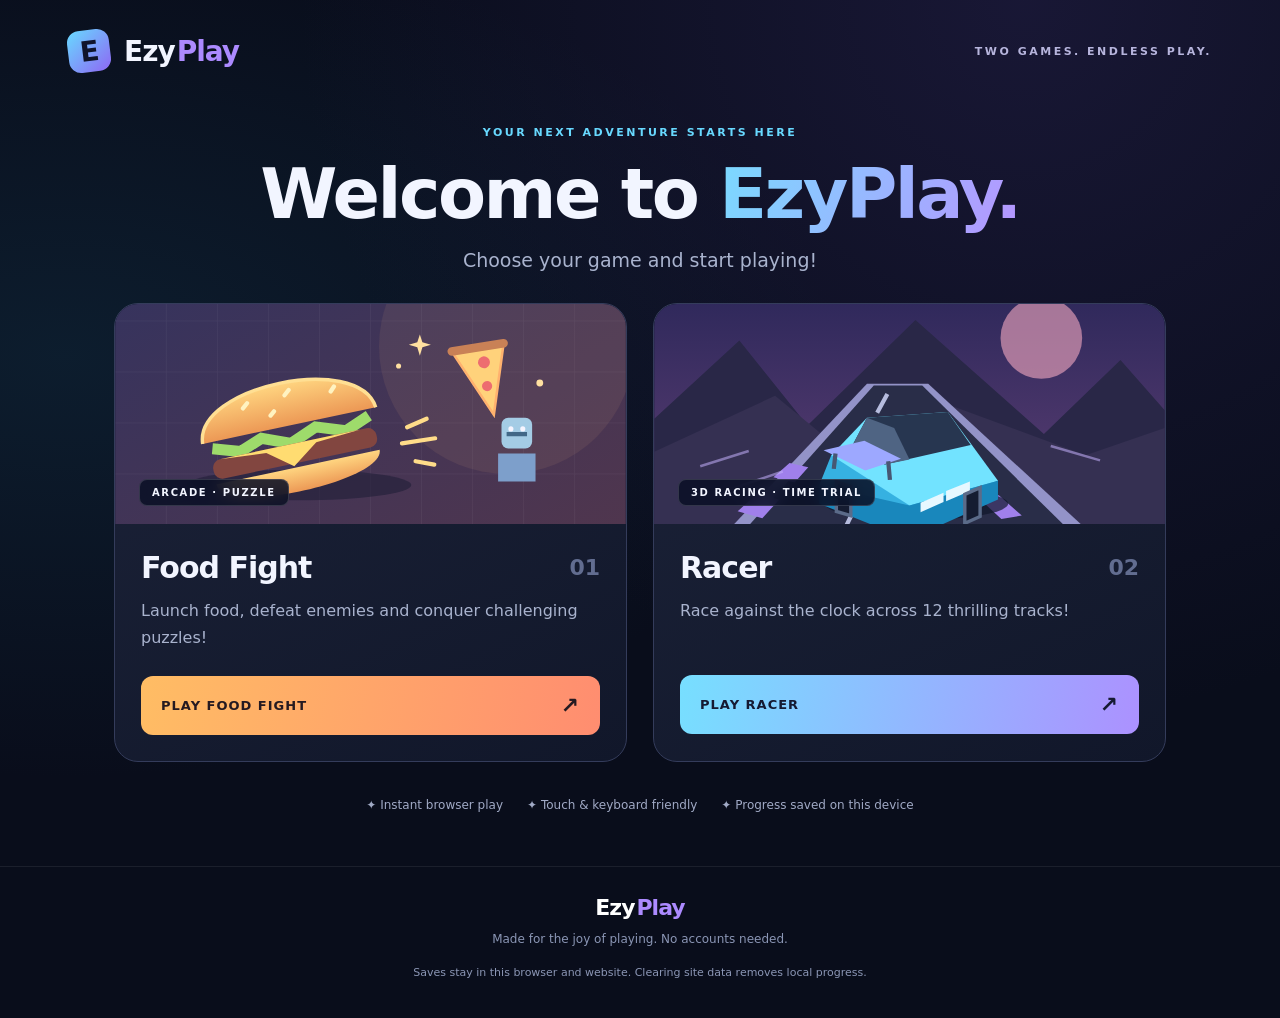
==== commit f8772ba8: "Verify EzyPlay routes, real input, all-track replays and saves; optimize renderer fallbacks" ====
--- a/index.html
+++ b/index.html
@@ -1,6 +1,6 @@
 <!doctype html><html lang="en"><head><meta charset="utf-8"><meta name="viewport" content="width=device-width,initial-scale=1,viewport-fit=cover"><meta name="theme-color" content="#090d1b"><meta name="description" content="EzyPlay: two original browser games. Launch into Food Fight or take on Racer's 12 time-trial tracks."><title>EzyPlay — Pick your next adventure</title><link rel="stylesheet" href="style.css"></head><body>
 <header class="site-header"><a class="brand" href="./" aria-label="EzyPlay home"><span class="brand-icon">E</span>Ezy<span>Play</span></a><span class="header-note">TWO GAMES. ENDLESS PLAY.</span></header>
-<main><section class="hero"><p class="eyebrow">YOUR NEXT ADVENTURE STARTS HERE</p><h1>Big fun.<br><span>One play away.</span></h1><p class="hero-sub">Choose your game and start playing!</p></section>
+<main><section class="hero"><p class="eyebrow">YOUR NEXT ADVENTURE STARTS HERE</p><h1>Welcome to <span>EzyPlay.</span></h1><p class="hero-sub">Choose your game and start playing!</p></section>
 <section class="games" aria-label="Choose a game"><article class="game-card food-card"><div class="card-art"><img src="assets/food-fight.svg" alt="A burger launcher firing colorful food at puzzle targets" width="600" height="340"><span class="tag">ARCADE · PUZZLE</span></div><div class="card-content"><div class="card-title"><h2>Food Fight</h2><span class="game-number">01</span></div><p>Launch food, defeat enemies and conquer challenging puzzles!</p><a class="play-button food-play" href="food-fight/">PLAY FOOD FIGHT <span aria-hidden="true">↗</span></a></div></article>
 <article class="game-card racer-card"><div class="card-art"><img src="assets/racer.svg" alt="A cyan low-poly sports car on a purple racing track" width="600" height="340"><span class="tag">3D RACING · TIME TRIAL</span></div><div class="card-content"><div class="card-title"><h2>Racer</h2><span class="game-number">02</span></div><p>Race against the clock across 12 thrilling tracks!</p><a class="play-button racer-play" href="racer/">PLAY RACER <span aria-hidden="true">↗</span></a></div></article></section>
 <div class="platform-notes"><span>✦ Instant browser play</span><span>✦ Touch & keyboard friendly</span><span>✦ Progress saved on this device</span></div></main>
--- a/style.css
+++ b/style.css
@@ -1 +1 @@
-:root{color-scheme:dark;--bg:#090d1b;--panel:#141a2c;--text:#f2f5ff;--muted:#a9b3ce;--blue:#68d9ff;--purple:#ac8aff}*{box-sizing:border-box}body{margin:0;background:radial-gradient(ellipse at 80% 0%,#26204c88,transparent 50%),radial-gradient(ellipse at 5% 35%,#12354a66,transparent 45%),var(--bg);color:var(--text);font-family:system-ui,-apple-system,BlinkMacSystemFont,"Segoe UI",sans-serif;min-height:100vh}a{color:inherit;text-decoration:none}button,a{-webkit-tap-highlight-color:transparent;touch-action:manipulation}a:focus-visible,button:focus-visible{outline:3px solid #87e7ff;outline-offset:5px}.site-header{max-width:1200px;margin:auto;padding:30px 28px;display:flex;justify-content:space-between;align-items:center}.brand{font-size:28px;font-weight:900;letter-spacing:-1px;display:inline-flex;align-items:center;gap:2px}.brand>span:last-child{color:var(--purple)}.brand-icon{display:inline-grid;place-items:center;background:linear-gradient(140deg,#68d9ff,#8e68f4);color:#10142b;border-radius:12px;width:42px;height:42px;margin-right:12px;transform:rotate(-7deg)}.header-note,.eyebrow{font-size:11px;letter-spacing:2.5px;font-weight:800;color:#b7b5dd}.hero{text-align:center;padding:50px 20px 48px}.eyebrow{color:var(--blue)}h1{font-size:clamp(46px,7vw,82px);line-height:1.06;margin:22px 0;letter-spacing:-3px}h1>span{background:linear-gradient(110deg,#7adaff,#b695ff);-webkit-background-clip:text;background-clip:text;color:transparent}.hero-sub{font-size:19px;color:var(--muted)}.games{max-width:1100px;margin:auto;padding:0 24px;display:grid;grid-template-columns:1fr 1fr;gap:26px}.game-card{border:1px solid #343c5b;border-radius:24px;overflow:hidden;background:linear-gradient(155deg,#1c2339,#11172a);transition:transform .2s,border-color .2s}.game-card:hover{transform:translateY(-5px);border-color:#8387bf}.card-art{position:relative;background:#181d37;overflow:hidden}.card-art img{display:block;width:100%;height:auto;aspect-ratio:600/340;object-fit:cover}.tag{position:absolute;bottom:18px;left:24px;padding:7px 12px;border-radius:8px;background:#0a1025dd;backdrop-filter:blur(8px);border:1px solid #ffffff26;font-size:10px;letter-spacing:1.6px;font-weight:800}.card-content{padding:26px}.card-title{display:flex;align-items:center;justify-content:space-between}h2{font-size:30px;margin:0;letter-spacing:-1px}.game-number{color:#626d90;font-size:22px;font-weight:900}.card-content p{color:var(--muted);line-height:1.7;min-height:54px;margin:12px 0 24px}.play-button{display:flex;justify-content:space-between;align-items:center;border-radius:12px;padding:17px 20px;font-size:13px;letter-spacing:1px;font-weight:900;transition:filter .15s,transform .15s}.play-button:active{transform:scale(.98)}.play-button:hover{filter:brightness(1.12)}.food-play{background:linear-gradient(100deg,#ffbd64,#ff8d70);color:#251a21}.racer-play{background:linear-gradient(100deg,#77dfff,#ac91ff);color:#151a32}.play-button>span{font-size:22px}.platform-notes{display:flex;justify-content:center;flex-wrap:wrap;gap:24px;padding:36px 24px 54px;color:#a1aac6;font-size:12px}footer{border-top:1px solid #ffffff13;text-align:center;padding:28px 24px;color:#8b96b5;font-size:12px}.brand.small{font-size:22px;color:white}.save-note{font-size:11px;margin-top:20px}.food-wrapper{height:100dvh;overflow:hidden;background:#111722}.game-nav{height:54px;display:flex;align-items:center;justify-content:space-between;padding:0 max(16px,env(safe-area-inset-right)) 0 max(16px,env(safe-area-inset-left));border-bottom:1px solid #343c5b;background:#0d1222}.back-link{font-weight:800;font-size:12px;letter-spacing:.5px;padding:12px 0}.game-nav .brand{font-size:21px}.food-frame{display:block;border:0;width:100%;height:calc(100dvh - 54px)}@media(max-width:650px){.header-note{display:none}.site-header{padding:22px}.hero{padding:25px 20px 34px}h1{letter-spacing:-2px}.games{grid-template-columns:1fr;padding:0 18px;gap:22px}.card-content{padding:22px}.platform-notes{gap:14px}.hero-sub{font-size:16px}}@media(prefers-reduced-motion:reduce){*{transition:none!important;scroll-behavior:auto!important}}
+:root{color-scheme:dark;--bg:#090d1b;--panel:#141a2c;--text:#f2f5ff;--muted:#a9b3ce;--blue:#68d9ff;--purple:#ac8aff}*{box-sizing:border-box}body{margin:0;background:radial-gradient(ellipse at 80% 0%,#26204c88,transparent 50%),radial-gradient(ellipse at 5% 35%,#12354a66,transparent 45%),var(--bg);color:var(--text);font-family:system-ui,-apple-system,BlinkMacSystemFont,"Segoe UI",sans-serif;min-height:100vh}a{color:inherit;text-decoration:none}button,a{-webkit-tap-highlight-color:transparent;touch-action:manipulation}a:focus-visible,button:focus-visible{outline:3px solid #87e7ff;outline-offset:5px}.site-header{max-width:1200px;margin:auto;padding:30px 28px;display:flex;justify-content:space-between;align-items:center}.brand{font-size:28px;font-weight:900;letter-spacing:-1px;display:inline-flex;align-items:center;gap:2px}.brand>span:last-child{color:var(--purple)}.brand-icon{display:inline-grid;place-items:center;background:linear-gradient(140deg,#68d9ff,#8e68f4);color:#10142b;border-radius:12px;width:42px;height:42px;margin-right:12px;transform:rotate(-7deg)}.header-note,.eyebrow{font-size:11px;letter-spacing:2.5px;font-weight:800;color:#b7b5dd}.hero{text-align:center;padding:24px 20px 32px}.eyebrow{color:var(--blue)}h1{font-size:clamp(44px,5.5vw,70px);line-height:1.06;margin:18px 0;letter-spacing:-2.5px}h1>span{background:linear-gradient(110deg,#7adaff,#b695ff);-webkit-background-clip:text;background-clip:text;color:transparent}.hero-sub{font-size:19px;color:var(--muted);margin:0}.hero .eyebrow{margin:0}.games{max-width:1100px;margin:auto;padding:0 24px;display:grid;grid-template-columns:1fr 1fr;gap:26px}.game-card{border:1px solid #343c5b;border-radius:24px;overflow:hidden;background:linear-gradient(155deg,#1c2339,#11172a);transition:transform .2s,border-color .2s}.game-card:hover{transform:translateY(-5px);border-color:#8387bf}.card-art{position:relative;background:#181d37;overflow:hidden}.card-art img{display:block;width:100%;height:auto;max-height:220px;aspect-ratio:600/340;object-fit:cover}.tag{position:absolute;bottom:18px;left:24px;padding:7px 12px;border-radius:8px;background:#0a1025dd;backdrop-filter:blur(8px);border:1px solid #ffffff26;font-size:10px;letter-spacing:1.6px;font-weight:800}.card-content{padding:26px}.card-title{display:flex;align-items:center;justify-content:space-between}h2{font-size:30px;margin:0;letter-spacing:-1px}.game-number{color:#626d90;font-size:22px;font-weight:900}.card-content p{color:var(--muted);line-height:1.7;min-height:54px;margin:12px 0 24px}.play-button{display:flex;justify-content:space-between;align-items:center;border-radius:12px;padding:17px 20px;font-size:13px;letter-spacing:1px;font-weight:900;transition:filter .15s,transform .15s}.play-button:active{transform:scale(.98)}.play-button:hover{filter:brightness(1.12)}.food-play{background:linear-gradient(100deg,#ffbd64,#ff8d70);color:#251a21}.racer-play{background:linear-gradient(100deg,#77dfff,#ac91ff);color:#151a32}.play-button>span{font-size:22px}.platform-notes{display:flex;justify-content:center;flex-wrap:wrap;gap:24px;padding:36px 24px 54px;color:#a1aac6;font-size:12px}footer{border-top:1px solid #ffffff13;text-align:center;padding:28px 24px;color:#8b96b5;font-size:12px}.brand.small{font-size:22px;color:white}.save-note{font-size:11px;margin-top:20px}.food-wrapper{height:100vh;height:100dvh;overflow:hidden;background:#111722}.game-nav{height:54px;display:flex;align-items:center;justify-content:space-between;padding:0 max(16px,env(safe-area-inset-right)) 0 max(16px,env(safe-area-inset-left));border-bottom:1px solid #343c5b;background:#0d1222}.back-link{font-weight:800;font-size:12px;letter-spacing:.5px;padding:12px 0}.game-nav .brand{font-size:21px}.food-frame{display:block;border:0;width:100%;height:calc(100vh - 54px);height:calc(100dvh - 54px)}@media(max-width:650px){.header-note{display:none}.site-header{padding:22px}.hero{padding:25px 20px 34px}h1{letter-spacing:-2px}.games{grid-template-columns:1fr;padding:0 18px;gap:22px}.card-content{padding:22px}.platform-notes{gap:14px}.hero-sub{font-size:16px}}@media(prefers-reduced-motion:reduce){*{transition:none!important;scroll-behavior:auto!important}}
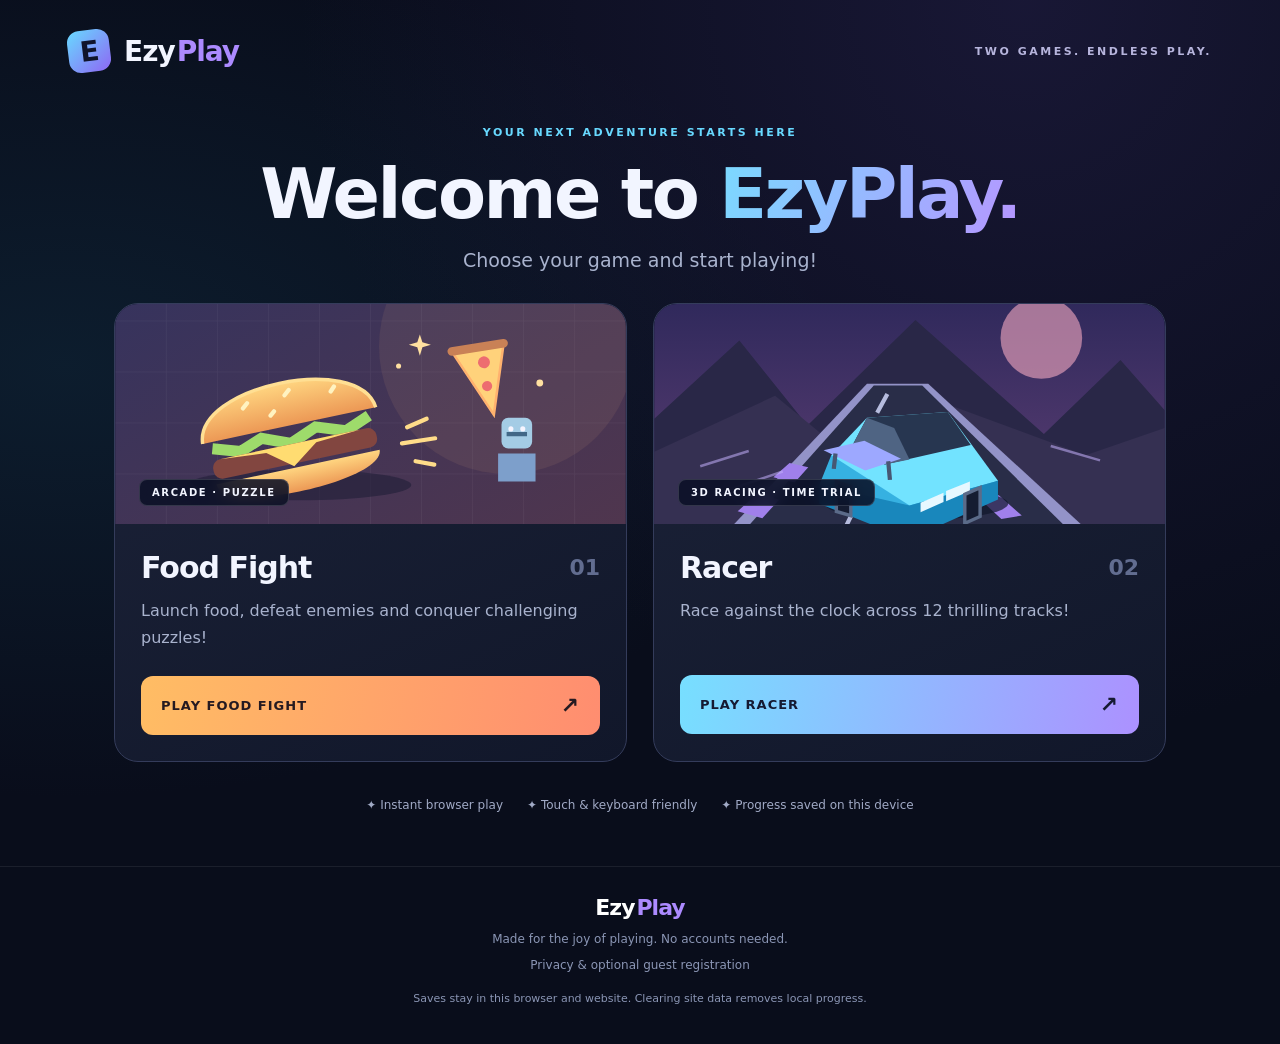
==== commit 8caae787: "Add consent-based guest nickname registration with Netlify Forms" ====
--- a/index.html
+++ b/index.html
@@ -4,5 +4,5 @@
 <section class="games" aria-label="Choose a game"><article class="game-card food-card"><div class="card-art"><img src="assets/food-fight.svg" alt="A burger launcher firing colorful food at puzzle targets" width="600" height="340"><span class="tag">ARCADE · PUZZLE</span></div><div class="card-content"><div class="card-title"><h2>Food Fight</h2><span class="game-number">01</span></div><p>Launch food, defeat enemies and conquer challenging puzzles!</p><a class="play-button food-play" href="food-fight/">PLAY FOOD FIGHT <span aria-hidden="true">↗</span></a></div></article>
 <article class="game-card racer-card"><div class="card-art"><img src="assets/racer.svg" alt="A cyan low-poly sports car on a purple racing track" width="600" height="340"><span class="tag">3D RACING · TIME TRIAL</span></div><div class="card-content"><div class="card-title"><h2>Racer</h2><span class="game-number">02</span></div><p>Race against the clock across 12 thrilling tracks!</p><a class="play-button racer-play" href="racer/">PLAY RACER <span aria-hidden="true">↗</span></a></div></article></section>
 <div class="platform-notes"><span>✦ Instant browser play</span><span>✦ Touch & keyboard friendly</span><span>✦ Progress saved on this device</span></div></main>
-<footer><a class="brand small" href="./">Ezy<span>Play</span></a><p>Made for the joy of playing. No accounts needed.</p><p class="save-note">Saves stay in this browser and website. Clearing site data removes local progress.</p></footer>
+<footer><a class="brand small" href="./">Ezy<span>Play</span></a><p>Made for the joy of playing. No accounts needed.</p><p><a href="privacy.html">Privacy &amp; optional guest registration</a></p><p class="save-note">Saves stay in this browser and website. Clearing site data removes local progress.</p></footer>
 </body></html>
--- a/style.css
+++ b/style.css
@@ -1 +1,2 @@
 :root{color-scheme:dark;--bg:#090d1b;--panel:#141a2c;--text:#f2f5ff;--muted:#a9b3ce;--blue:#68d9ff;--purple:#ac8aff}*{box-sizing:border-box}body{margin:0;background:radial-gradient(ellipse at 80% 0%,#26204c88,transparent 50%),radial-gradient(ellipse at 5% 35%,#12354a66,transparent 45%),var(--bg);color:var(--text);font-family:system-ui,-apple-system,BlinkMacSystemFont,"Segoe UI",sans-serif;min-height:100vh}a{color:inherit;text-decoration:none}button,a{-webkit-tap-highlight-color:transparent;touch-action:manipulation}a:focus-visible,button:focus-visible{outline:3px solid #87e7ff;outline-offset:5px}.site-header{max-width:1200px;margin:auto;padding:30px 28px;display:flex;justify-content:space-between;align-items:center}.brand{font-size:28px;font-weight:900;letter-spacing:-1px;display:inline-flex;align-items:center;gap:2px}.brand>span:last-child{color:var(--purple)}.brand-icon{display:inline-grid;place-items:center;background:linear-gradient(140deg,#68d9ff,#8e68f4);color:#10142b;border-radius:12px;width:42px;height:42px;margin-right:12px;transform:rotate(-7deg)}.header-note,.eyebrow{font-size:11px;letter-spacing:2.5px;font-weight:800;color:#b7b5dd}.hero{text-align:center;padding:24px 20px 32px}.eyebrow{color:var(--blue)}h1{font-size:clamp(44px,5.5vw,70px);line-height:1.06;margin:18px 0;letter-spacing:-2.5px}h1>span{background:linear-gradient(110deg,#7adaff,#b695ff);-webkit-background-clip:text;background-clip:text;color:transparent}.hero-sub{font-size:19px;color:var(--muted);margin:0}.hero .eyebrow{margin:0}.games{max-width:1100px;margin:auto;padding:0 24px;display:grid;grid-template-columns:1fr 1fr;gap:26px}.game-card{border:1px solid #343c5b;border-radius:24px;overflow:hidden;background:linear-gradient(155deg,#1c2339,#11172a);transition:transform .2s,border-color .2s}.game-card:hover{transform:translateY(-5px);border-color:#8387bf}.card-art{position:relative;background:#181d37;overflow:hidden}.card-art img{display:block;width:100%;height:auto;max-height:220px;aspect-ratio:600/340;object-fit:cover}.tag{position:absolute;bottom:18px;left:24px;padding:7px 12px;border-radius:8px;background:#0a1025dd;backdrop-filter:blur(8px);border:1px solid #ffffff26;font-size:10px;letter-spacing:1.6px;font-weight:800}.card-content{padding:26px}.card-title{display:flex;align-items:center;justify-content:space-between}h2{font-size:30px;margin:0;letter-spacing:-1px}.game-number{color:#626d90;font-size:22px;font-weight:900}.card-content p{color:var(--muted);line-height:1.7;min-height:54px;margin:12px 0 24px}.play-button{display:flex;justify-content:space-between;align-items:center;border-radius:12px;padding:17px 20px;font-size:13px;letter-spacing:1px;font-weight:900;transition:filter .15s,transform .15s}.play-button:active{transform:scale(.98)}.play-button:hover{filter:brightness(1.12)}.food-play{background:linear-gradient(100deg,#ffbd64,#ff8d70);color:#251a21}.racer-play{background:linear-gradient(100deg,#77dfff,#ac91ff);color:#151a32}.play-button>span{font-size:22px}.platform-notes{display:flex;justify-content:center;flex-wrap:wrap;gap:24px;padding:36px 24px 54px;color:#a1aac6;font-size:12px}footer{border-top:1px solid #ffffff13;text-align:center;padding:28px 24px;color:#8b96b5;font-size:12px}.brand.small{font-size:22px;color:white}.save-note{font-size:11px;margin-top:20px}.food-wrapper{height:100vh;height:100dvh;overflow:hidden;background:#111722}.game-nav{height:54px;display:flex;align-items:center;justify-content:space-between;padding:0 max(16px,env(safe-area-inset-right)) 0 max(16px,env(safe-area-inset-left));border-bottom:1px solid #343c5b;background:#0d1222}.back-link{font-weight:800;font-size:12px;letter-spacing:.5px;padding:12px 0}.game-nav .brand{font-size:21px}.food-frame{display:block;border:0;width:100%;height:calc(100vh - 54px);height:calc(100dvh - 54px)}@media(max-width:650px){.header-note{display:none}.site-header{padding:22px}.hero{padding:25px 20px 34px}h1{letter-spacing:-2px}.games{grid-template-columns:1fr;padding:0 18px;gap:22px}.card-content{padding:22px}.platform-notes{gap:14px}.hero-sub{font-size:16px}}@media(prefers-reduced-motion:reduce){*{transition:none!important;scroll-behavior:auto!important}}
+.privacy-content{max-width:820px;margin:20px auto 70px;padding:0 24px;line-height:1.7}.privacy-content h1{font-size:clamp(32px,5vw,48px);letter-spacing:-1px}.privacy-content h2{font-size:23px;margin:30px 0 10px}.privacy-content p{color:var(--muted)}.privacy-content p a:not(.play-button){color:var(--blue);text-decoration:underline}
